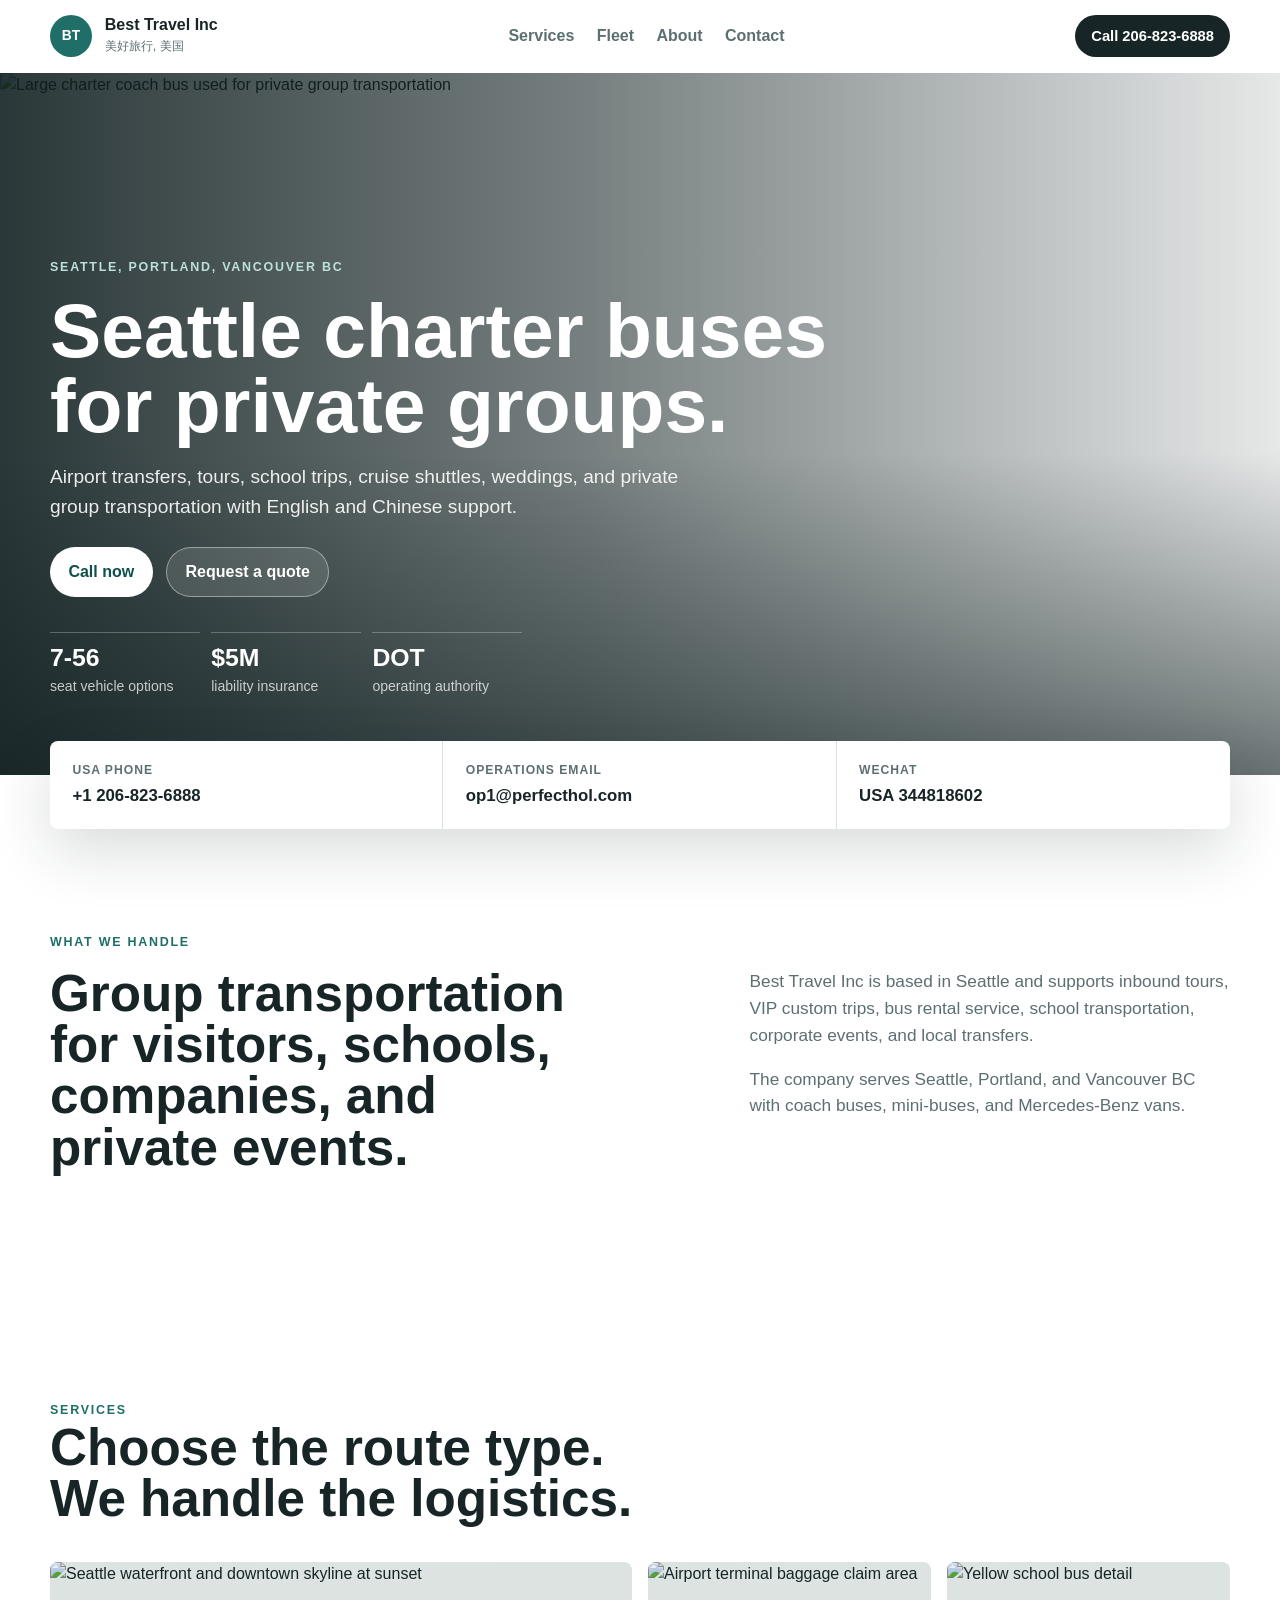
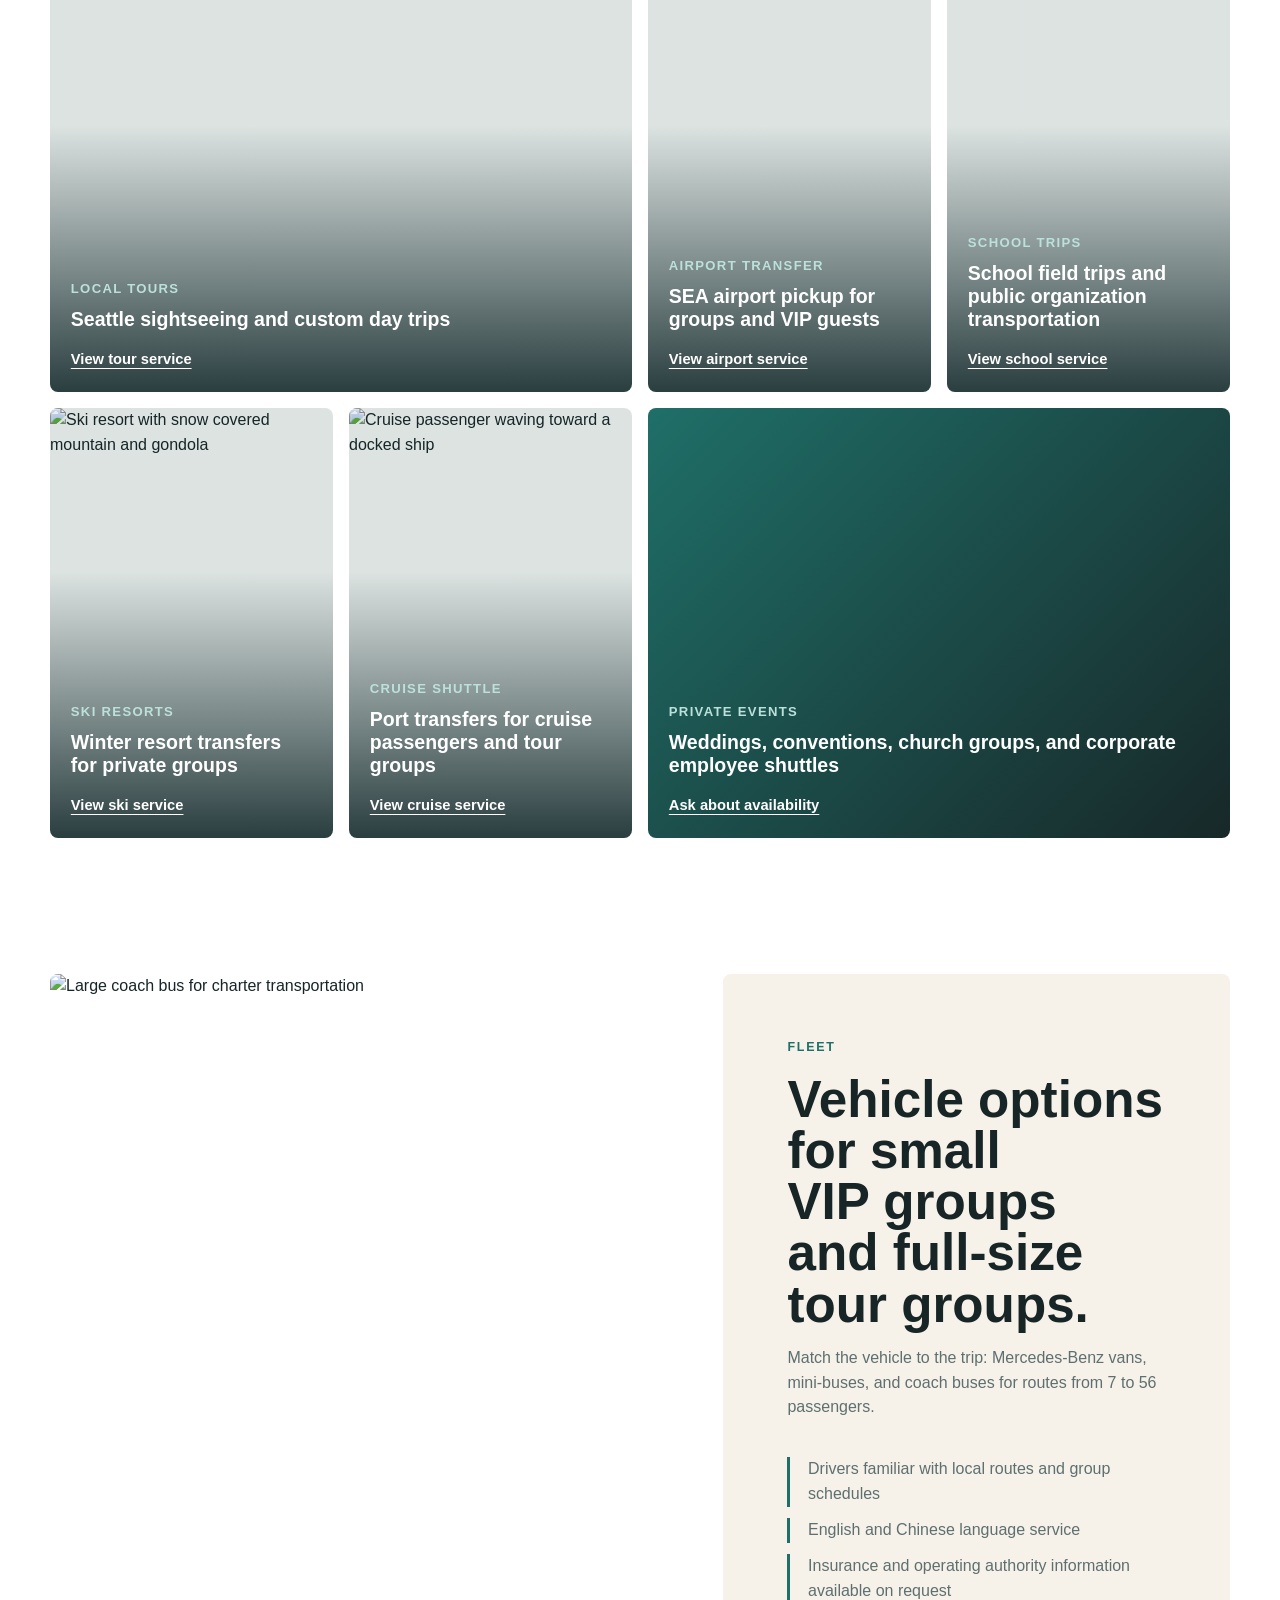
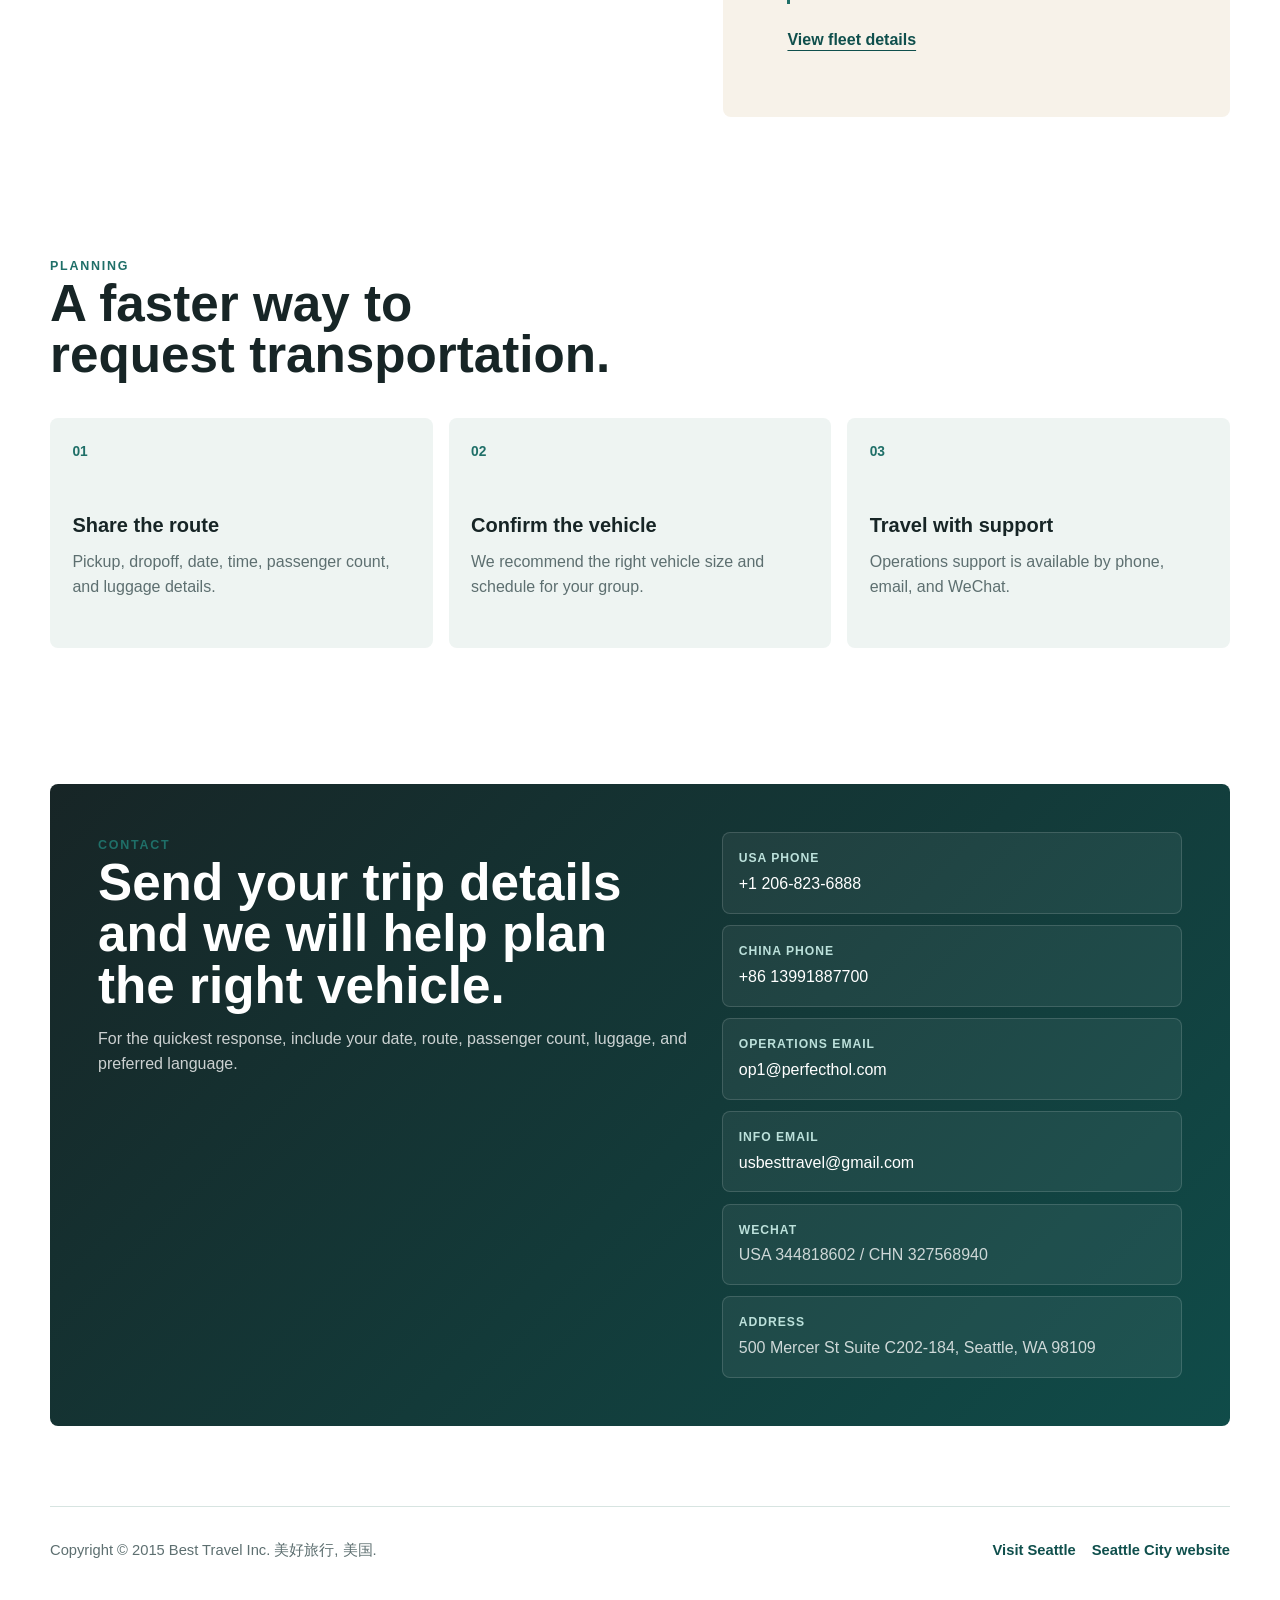
==== index.html @ 11a6df61 "Initial Perfecthol landing page redesign" ====
<!doctype html>
<html lang="en">
  <head>
    <meta charset="utf-8">
    <meta name="viewport" content="width=device-width, initial-scale=1">
    <title>Seattle charter bus and private group transportation | Best Travel Inc</title>
    <meta name="description" content="Best Travel Inc provides charter bus, airport transfer, school trip, cruise shuttle, ski resort, wedding, and bilingual group transportation service in Seattle.">
    <meta property="og:title" content="Best Travel Inc | Seattle charter bus service">
    <meta property="og:description" content="Private group transportation in Seattle with bilingual service, insured vehicles, and 7-56 seat fleet options.">
    <meta property="og:image" content="http://www.perfecthol.com/images/index/6.jpg">
    <link rel="stylesheet" href="styles.css">
  </head>
  <body>
    <a class="skip-link" href="#main">Skip to content</a>

    <header class="site-header" aria-label="Site header">
      <nav class="nav-shell" aria-label="Main navigation">
        <a class="brand" href="#top" aria-label="Best Travel Inc home">
          <span class="brand-mark">BT</span>
          <span>
            <strong>Best Travel Inc</strong>
            <small>美好旅行, 美国</small>
          </span>
        </a>

        <button class="menu-toggle" type="button" aria-expanded="false" aria-controls="site-menu">
          <span></span>
          <span></span>
          <span></span>
          <span class="sr-only">Menu</span>
        </button>

        <div class="nav-links" id="site-menu">
          <a href="#services">Services</a>
          <a href="#fleet">Fleet</a>
          <a href="#trust">About</a>
          <a href="#contact">Contact</a>
        </div>

        <a class="nav-cta" href="tel:+12068236888">Call 206-823-6888</a>
      </nav>
    </header>

    <main id="main">
      <section class="hero" id="top" aria-labelledby="hero-title">
        <picture>
          <source media="(max-width: 720px)" srcset="http://www.perfecthol.com/images/index/6.jpg">
          <img src="http://www.perfecthol.com/images/index/6.jpg" alt="Large charter coach bus used for private group transportation">
        </picture>
        <div class="hero-overlay"></div>
        <div class="hero-content">
          <p class="service-area">Seattle, Portland, Vancouver BC</p>
          <h1 id="hero-title">Seattle charter buses for private groups.</h1>
          <p class="hero-copy">Airport transfers, tours, school trips, cruise shuttles, weddings, and private group transportation with English and Chinese support.</p>
          <div class="hero-actions" aria-label="Primary actions">
            <a class="button primary" href="tel:+12068236888">Call now</a>
            <a class="button secondary" href="#contact">Request a quote</a>
          </div>
          <dl class="hero-proof" aria-label="Business highlights">
            <div>
              <dt>7-56</dt>
              <dd>seat vehicle options</dd>
            </div>
            <div>
              <dt>$5M</dt>
              <dd>liability insurance</dd>
            </div>
            <div>
              <dt>DOT</dt>
              <dd>operating authority</dd>
            </div>
          </dl>
        </div>
      </section>

      <section class="quick-contact" aria-label="Quick contact">
        <a href="tel:+12068236888">
          <span>USA phone</span>
          <strong>+1 206-823-6888</strong>
        </a>
        <a href="mailto:op1@perfecthol.com">
          <span>Operations email</span>
          <strong>op1@perfecthol.com</strong>
        </a>
        <a href="#contact">
          <span>WeChat</span>
          <strong>USA 344818602</strong>
        </a>
      </section>

      <section class="section intro" id="trust" aria-labelledby="intro-title">
        <div class="section-kicker">What we handle</div>
        <div class="intro-grid">
          <div>
            <h2 id="intro-title">Group transportation for visitors, schools, companies, and private events.</h2>
          </div>
          <div class="intro-copy">
            <p>Best Travel Inc is based in Seattle and supports inbound tours, VIP custom trips, bus rental service, school transportation, corporate events, and local transfers.</p>
            <p>The company serves Seattle, Portland, and Vancouver BC with coach buses, mini-buses, and Mercedes-Benz vans.</p>
          </div>
        </div>
      </section>

      <section class="section services" id="services" aria-labelledby="services-title">
        <div class="section-heading">
          <span class="section-kicker">Services</span>
          <h2 id="services-title">Choose the route type. We handle the logistics.</h2>
        </div>

        <div class="service-grid">
          <article class="service-card service-card-wide">
            <img src="http://www.perfecthol.com/images/imgs1.jpg" alt="Seattle waterfront and downtown skyline at sunset">
            <div>
              <p>Local tours</p>
              <h3>Seattle sightseeing and custom day trips</h3>
              <a href="http://www.perfecthol.com/enlocal.html">View tour service</a>
            </div>
          </article>

          <article class="service-card">
            <img src="http://www.perfecthol.com/images/imgs2.jpg" alt="Airport terminal baggage claim area">
            <div>
              <p>Airport transfer</p>
              <h3>SEA airport pickup for groups and VIP guests</h3>
              <a href="http://www.perfecthol.com/enairport.html">View airport service</a>
            </div>
          </article>

          <article class="service-card">
            <img src="http://www.perfecthol.com/images/imgs3.jpg" alt="Yellow school bus detail">
            <div>
              <p>School trips</p>
              <h3>School field trips and public organization transportation</h3>
              <a href="http://www.perfecthol.com/enschool.html">View school service</a>
            </div>
          </article>

          <article class="service-card">
            <img src="http://www.perfecthol.com/images/imgs4.jpg" alt="Ski resort with snow covered mountain and gondola">
            <div>
              <p>Ski resorts</p>
              <h3>Winter resort transfers for private groups</h3>
              <a href="http://www.perfecthol.com/enski.html">View ski service</a>
            </div>
          </article>

          <article class="service-card">
            <img src="http://www.perfecthol.com/images/imgs5.jpg" alt="Cruise passenger waving toward a docked ship">
            <div>
              <p>Cruise shuttle</p>
              <h3>Port transfers for cruise passengers and tour groups</h3>
              <a href="http://www.perfecthol.com/encruise.html">View cruise service</a>
            </div>
          </article>

          <article class="service-card service-card-muted">
            <div>
              <p>Private events</p>
              <h3>Weddings, conventions, church groups, and corporate employee shuttles</h3>
              <a href="#contact">Ask about availability</a>
            </div>
          </article>
        </div>
      </section>

      <section class="section fleet-band" id="fleet" aria-labelledby="fleet-title">
        <div class="fleet-media">
          <img src="http://www.perfecthol.com/images/index/6.jpg" alt="Large coach bus for charter transportation">
        </div>
        <div class="fleet-copy">
          <span class="section-kicker">Fleet</span>
          <h2 id="fleet-title">Vehicle options for small VIP groups and full-size tour groups.</h2>
          <p>Match the vehicle to the trip: Mercedes-Benz vans, mini-buses, and coach buses for routes from 7 to 56 passengers.</p>
          <ul class="feature-list">
            <li>Drivers familiar with local routes and group schedules</li>
            <li>English and Chinese language service</li>
            <li>Insurance and operating authority information available on request</li>
          </ul>
          <a class="text-link" href="http://www.perfecthol.com/encar.html">View fleet details</a>
        </div>
      </section>

      <section class="section planning" aria-labelledby="planning-title">
        <div class="section-heading compact">
          <span class="section-kicker">Planning</span>
          <h2 id="planning-title">A faster way to request transportation.</h2>
        </div>

        <ol class="steps">
          <li>
            <strong>Share the route</strong>
            <span>Pickup, dropoff, date, time, passenger count, and luggage details.</span>
          </li>
          <li>
            <strong>Confirm the vehicle</strong>
            <span>We recommend the right vehicle size and schedule for your group.</span>
          </li>
          <li>
            <strong>Travel with support</strong>
            <span>Operations support is available by phone, email, and WeChat.</span>
          </li>
        </ol>
      </section>

      <section class="section contact-section" id="contact" aria-labelledby="contact-title">
        <div class="contact-panel">
          <div>
            <span class="section-kicker">Contact</span>
            <h2 id="contact-title">Send your trip details and we will help plan the right vehicle.</h2>
            <p>For the quickest response, include your date, route, passenger count, luggage, and preferred language.</p>
          </div>

          <address class="contact-list">
            <a href="tel:+12068236888"><span>USA phone</span>+1 206-823-6888</a>
            <a href="tel:+8613991887700"><span>China phone</span>+86 13991887700</a>
            <a href="mailto:op1@perfecthol.com"><span>Operations email</span>op1@perfecthol.com</a>
            <a href="mailto:usbesttravel@gmail.com"><span>Info email</span>usbesttravel@gmail.com</a>
            <p><span>WeChat</span>USA 344818602 / CHN 327568940</p>
            <p><span>Address</span>500 Mercer St Suite C202-184, Seattle, WA 98109</p>
          </address>
        </div>
      </section>
    </main>

    <footer class="site-footer">
      <p>Copyright © 2015 Best Travel Inc. 美好旅行, 美国.</p>
      <div>
        <a href="https://www.visitseattle.org/">Visit Seattle</a>
        <a href="https://www.seattle.gov/visiting-seattle">Seattle City website</a>
      </div>
    </footer>

    <script>
      const toggle = document.querySelector(".menu-toggle");
      const menu = document.querySelector("#site-menu");
      toggle?.addEventListener("click", () => {
        const expanded = toggle.getAttribute("aria-expanded") === "true";
        toggle.setAttribute("aria-expanded", String(!expanded));
        menu?.classList.toggle("is-open", !expanded);
      });
    </script>
  </body>
</html>
---- styles.css ----
:root {
  --ink: #172526;
  --muted: #5d6f70;
  --soft: #eef4f2;
  --surface: #ffffff;
  --line: #d7e4e1;
  --accent: #1f6f68;
  --accent-strong: #0f4f4c;
  --sand: #f7f2e9;
  --shadow: 0 22px 60px rgb(23 37 38 / 0.16);
  --radius: 8px;
  color-scheme: light;
}

* {
  box-sizing: border-box;
}

html {
  scroll-behavior: smooth;
}

body {
  margin: 0;
  background: var(--surface);
  color: var(--ink);
  font-family: Avenir Next, Avenir, Segoe UI, PingFang SC, Microsoft YaHei, Helvetica, Arial, sans-serif;
  font-size: 16px;
  line-height: 1.55;
  letter-spacing: 0;
}

img {
  display: block;
  max-width: 100%;
}

a {
  color: inherit;
  text-decoration: none;
}

a:focus-visible,
button:focus-visible {
  outline: 3px solid rgb(31 111 104 / 0.35);
  outline-offset: 4px;
}

.skip-link {
  position: fixed;
  left: 1rem;
  top: 1rem;
  z-index: 20;
  transform: translateY(-160%);
  background: var(--ink);
  color: white;
  padding: 0.7rem 0.9rem;
  border-radius: var(--radius);
}

.skip-link:focus {
  transform: translateY(0);
}

.sr-only {
  position: absolute;
  width: 1px;
  height: 1px;
  overflow: hidden;
  clip: rect(0, 0, 0, 0);
}

.site-header {
  position: sticky;
  top: 0;
  z-index: 10;
  border-bottom: 1px solid rgb(255 255 255 / 0.18);
  background: rgb(255 255 255 / 0.88);
  backdrop-filter: blur(18px);
}

.nav-shell {
  width: min(1180px, calc(100% - 32px));
  min-height: 72px;
  margin: 0 auto;
  display: grid;
  grid-template-columns: auto 1fr auto;
  align-items: center;
  gap: 1.5rem;
}

.brand {
  display: inline-flex;
  align-items: center;
  gap: 0.8rem;
}

.brand-mark {
  display: grid;
  place-items: center;
  width: 42px;
  height: 42px;
  border-radius: 50%;
  background: var(--accent);
  color: white;
  font-size: 0.86rem;
  font-weight: 800;
}

.brand strong,
.brand small {
  display: block;
}

.brand strong {
  font-size: 1rem;
  line-height: 1.1;
}

.brand small {
  margin-top: 0.2rem;
  color: var(--muted);
  font-size: 0.78rem;
}

.nav-links {
  display: flex;
  justify-content: center;
  align-items: center;
  gap: 1.4rem;
  color: var(--muted);
  font-weight: 650;
}

.nav-links a,
.nav-cta,
.button,
.text-link,
.service-card a,
.quick-contact a {
  transition: transform 220ms ease, color 220ms ease, background 220ms ease, border-color 220ms ease;
}

.nav-links a:hover,
.text-link:hover,
.service-card a:hover {
  color: var(--accent);
}

.nav-cta {
  display: inline-flex;
  align-items: center;
  justify-content: center;
  min-height: 42px;
  padding: 0 1rem;
  border-radius: 999px;
  background: var(--ink);
  color: white;
  font-size: 0.92rem;
  font-weight: 750;
}

.nav-cta:hover,
.button:hover {
  transform: translateY(-1px);
}

.nav-cta:active,
.button:active,
.quick-contact a:active {
  transform: translateY(1px);
}

.menu-toggle {
  display: none;
  width: 44px;
  height: 44px;
  border: 1px solid var(--line);
  border-radius: 999px;
  background: white;
}

.menu-toggle span:not(.sr-only) {
  display: block;
  width: 18px;
  height: 2px;
  margin: 4px auto;
  background: var(--ink);
}

.hero {
  position: relative;
  min-height: 78dvh;
  isolation: isolate;
  overflow: hidden;
  display: grid;
  align-items: end;
}

.hero picture,
.hero img,
.hero-overlay {
  position: absolute;
  inset: 0;
  width: 100%;
  height: 100%;
}

.hero img {
  object-fit: cover;
  object-position: center 48%;
}

.hero-overlay {
  z-index: 1;
  background:
    linear-gradient(90deg, rgb(13 28 29 / 0.88), rgb(13 28 29 / 0.56) 46%, rgb(13 28 29 / 0.1)),
    linear-gradient(0deg, rgb(13 28 29 / 0.58), transparent 46%);
}

.hero-content {
  position: relative;
  z-index: 2;
  width: min(1180px, calc(100% - 32px));
  margin: 0 auto;
  padding: 6.25rem 0 4.8rem;
  color: white;
}

.service-area,
.section-kicker {
  margin: 0 0 1rem;
  color: var(--accent);
  font-size: 0.78rem;
  font-weight: 850;
  letter-spacing: 0.14em;
  text-transform: uppercase;
}

.hero .service-area {
  color: #bce1db;
}

h1,
h2,
h3,
p {
  margin-top: 0;
}

h1 {
  max-width: 930px;
  margin-bottom: 1.15rem;
  font-size: clamp(3rem, 6vw, 5.9rem);
  line-height: 0.98;
  font-weight: 850;
  text-wrap: balance;
}

h2 {
  margin-bottom: 1rem;
  font-size: clamp(2.15rem, 4vw, 4.4rem);
  line-height: 1;
  font-weight: 830;
  text-wrap: balance;
}

h3 {
  font-size: 1.22rem;
  line-height: 1.18;
  font-weight: 780;
}

.hero-copy {
  max-width: 650px;
  margin-bottom: 1.6rem;
  color: rgb(255 255 255 / 0.9);
  font-size: clamp(1.05rem, 1.5vw, 1.24rem);
}

.hero-actions {
  display: flex;
  flex-wrap: wrap;
  gap: 0.85rem;
  margin-bottom: 2.2rem;
}

.button {
  display: inline-flex;
  align-items: center;
  justify-content: center;
  min-height: 50px;
  padding: 0 1.15rem;
  border-radius: 999px;
  font-weight: 800;
}

.button.primary {
  background: white;
  color: var(--accent-strong);
}

.button.secondary {
  border: 1px solid rgb(255 255 255 / 0.42);
  background: rgb(255 255 255 / 0.12);
  color: white;
}

.hero-proof {
  display: grid;
  grid-template-columns: repeat(3, minmax(0, 150px));
  gap: 0.7rem;
  max-width: 560px;
  margin: 0;
}

.hero-proof div {
  padding-top: 0.8rem;
  border-top: 1px solid rgb(255 255 255 / 0.26);
}

.hero-proof dt {
  font-size: 1.55rem;
  font-weight: 850;
  line-height: 1;
}

.hero-proof dd {
  margin: 0.35rem 0 0;
  color: rgb(255 255 255 / 0.74);
  font-size: 0.88rem;
}

.quick-contact {
  width: min(1180px, calc(100% - 32px));
  margin: -2.1rem auto 0;
  position: relative;
  z-index: 3;
  display: grid;
  grid-template-columns: repeat(3, 1fr);
  overflow: hidden;
  border-radius: var(--radius);
  background: var(--surface);
  box-shadow: var(--shadow);
}

.quick-contact a {
  padding: 1.2rem 1.4rem;
  border-right: 1px solid var(--line);
}

.quick-contact a:last-child {
  border-right: 0;
}

.quick-contact a:hover {
  background: var(--soft);
}

.quick-contact span,
.contact-list span {
  display: block;
  color: var(--muted);
  font-size: 0.76rem;
  font-weight: 800;
  letter-spacing: 0.08em;
  text-transform: uppercase;
}

.quick-contact strong {
  display: block;
  margin-top: 0.25rem;
  font-size: 1.05rem;
}

.section {
  width: min(1180px, calc(100% - 32px));
  margin: 0 auto;
  padding: 6.5rem 0;
}

.intro-grid {
  display: grid;
  grid-template-columns: minmax(0, 1.12fr) minmax(280px, 0.88fr);
  gap: clamp(2rem, 7vw, 5.5rem);
  align-items: start;
}

.intro-copy {
  color: var(--muted);
  font-size: 1.08rem;
}

.intro-copy p {
  max-width: 60ch;
}

.section-heading {
  max-width: 780px;
  margin-bottom: 2.4rem;
}

.section-heading.compact {
  max-width: 650px;
}

.service-grid {
  display: grid;
  grid-template-columns: repeat(4, 1fr);
  gap: 1rem;
}

.service-card {
  min-height: 430px;
  display: grid;
  align-content: end;
  overflow: hidden;
  border-radius: var(--radius);
  background: var(--soft);
  position: relative;
  isolation: isolate;
}

.service-card img {
  position: absolute;
  inset: 0;
  z-index: -2;
  width: 100%;
  height: 100%;
  object-fit: cover;
  transition: transform 500ms ease;
}

.service-card::after {
  content: "";
  position: absolute;
  inset: 0;
  z-index: -1;
  background: linear-gradient(0deg, rgb(10 32 34 / 0.86), rgb(10 32 34 / 0.08) 62%);
}

.service-card:hover img {
  transform: scale(1.04);
}

.service-card > div {
  padding: 1.3rem;
  color: white;
}

.service-card p {
  margin-bottom: 0.55rem;
  color: #bce1db;
  font-size: 0.82rem;
  font-weight: 850;
  letter-spacing: 0.1em;
  text-transform: uppercase;
}

.service-card h3 {
  margin-bottom: 1rem;
}

.service-card a {
  color: white;
  font-size: 0.92rem;
  font-weight: 800;
  text-decoration: underline;
  text-underline-offset: 0.28em;
}

.service-card-wide {
  grid-column: span 2;
}

.service-card-muted {
  grid-column: span 2;
  background:
    linear-gradient(135deg, rgb(31 111 104 / 0.95), rgb(23 37 38 / 0.96)),
    var(--accent);
}

.service-card-muted::after {
  display: none;
}

.fleet-band {
  display: grid;
  grid-template-columns: minmax(0, 1fr) minmax(320px, 0.78fr);
  gap: 1.5rem;
  align-items: stretch;
  padding-top: 2rem;
}

.fleet-media {
  min-height: 520px;
  border-radius: var(--radius);
  overflow: hidden;
}

.fleet-media img {
  width: 100%;
  height: 100%;
  object-fit: cover;
}

.fleet-copy {
  display: flex;
  flex-direction: column;
  justify-content: center;
  padding: clamp(2rem, 5vw, 4rem);
  border-radius: var(--radius);
  background: var(--sand);
}

.fleet-copy p,
.feature-list {
  color: var(--muted);
}

.feature-list {
  display: grid;
  gap: 0.72rem;
  margin: 1.3rem 0 1.5rem;
  padding: 0;
  list-style: none;
}

.feature-list li {
  padding-left: 1.1rem;
  border-left: 3px solid var(--accent);
}

.text-link {
  width: max-content;
  color: var(--accent-strong);
  font-weight: 850;
  text-decoration: underline;
  text-underline-offset: 0.3em;
}

.planning {
  padding-top: 2rem;
}

.steps {
  display: grid;
  grid-template-columns: repeat(3, 1fr);
  gap: 1rem;
  margin: 0;
  padding: 0;
  list-style: none;
  counter-reset: step;
}

.steps li {
  min-height: 230px;
  padding: 1.4rem;
  border-radius: var(--radius);
  background: var(--soft);
  counter-increment: step;
}

.steps li::before {
  content: counter(step, decimal-leading-zero);
  display: block;
  margin-bottom: 3rem;
  color: var(--accent);
  font-size: 0.86rem;
  font-weight: 850;
}

.steps strong {
  display: block;
  margin-bottom: 0.55rem;
  font-size: 1.25rem;
}

.steps span {
  color: var(--muted);
}

.contact-section {
  padding-top: 2rem;
  padding-bottom: 5rem;
}

.contact-panel {
  display: grid;
  grid-template-columns: minmax(0, 0.9fr) minmax(320px, 0.7fr);
  gap: 2rem;
  padding: clamp(1.4rem, 4vw, 3rem);
  border-radius: var(--radius);
  background:
    linear-gradient(135deg, rgb(23 37 38 / 0.98), rgb(15 79 76 / 0.92)),
    var(--ink);
  color: white;
}

.contact-panel p {
  color: rgb(255 255 255 / 0.78);
}

.contact-list {
  display: grid;
  gap: 0.7rem;
  font-style: normal;
}

.contact-list a,
.contact-list p {
  margin: 0;
  padding: 1rem;
  border: 1px solid rgb(255 255 255 / 0.14);
  border-radius: var(--radius);
  background: rgb(255 255 255 / 0.06);
}

.contact-list a:hover {
  background: rgb(255 255 255 / 0.12);
}

.contact-list span {
  margin-bottom: 0.25rem;
  color: #bce1db;
}

.site-footer {
  display: flex;
  justify-content: space-between;
  gap: 1rem;
  width: min(1180px, calc(100% - 32px));
  margin: 0 auto;
  padding: 2rem 0 3rem;
  border-top: 1px solid var(--line);
  color: var(--muted);
  font-size: 0.92rem;
}

.site-footer p {
  margin: 0;
}

.site-footer div {
  display: flex;
  gap: 1rem;
}

.site-footer a {
  color: var(--accent-strong);
  font-weight: 750;
}

@media (max-width: 900px) {
  .nav-shell {
    grid-template-columns: auto auto;
    justify-content: space-between;
  }

  .menu-toggle {
    display: block;
  }

  .nav-links,
  .nav-cta {
    display: none;
  }

  .nav-links.is-open {
    grid-column: 1 / -1;
    display: grid;
    justify-content: stretch;
    gap: 0;
    padding: 0.5rem 0 1rem;
  }

  .nav-links.is-open a {
    padding: 0.85rem 0;
    border-top: 1px solid var(--line);
  }

  .hero {
    min-height: 760px;
  }

  .hero-overlay {
    background:
      linear-gradient(0deg, rgb(13 28 29 / 0.9), rgb(13 28 29 / 0.34) 56%, rgb(13 28 29 / 0.2)),
      linear-gradient(90deg, rgb(13 28 29 / 0.5), transparent);
  }

  .hero-content {
    padding-bottom: 3rem;
  }

  h1 {
    font-size: clamp(2.8rem, 13vw, 4.6rem);
  }

  .hero-proof,
  .quick-contact,
  .intro-grid,
  .fleet-band,
  .steps,
  .contact-panel {
    grid-template-columns: 1fr;
  }

  .quick-contact {
    margin-top: 0;
    border-radius: 0;
    width: 100%;
    box-shadow: none;
  }

  .quick-contact a {
    border-right: 0;
    border-bottom: 1px solid var(--line);
  }

  .section {
    padding: 4.25rem 0;
  }

  .service-grid {
    grid-template-columns: 1fr;
  }

  .service-card,
  .service-card-wide,
  .service-card-muted {
    min-height: 390px;
    grid-column: auto;
  }

  .fleet-media {
    min-height: 360px;
  }

  .site-footer {
    flex-direction: column;
  }
}

@media (max-width: 540px) {
  .nav-shell,
  .hero-content,
  .section,
  .site-footer {
    width: min(100% - 24px, 1180px);
  }

  .brand small {
    display: none;
  }

  .hero-actions {
    display: grid;
  }

  .button {
    width: 100%;
  }

  .hero-proof {
    gap: 1rem;
  }

  .contact-panel,
  .fleet-copy {
    padding: 1.35rem;
  }

  .site-footer div {
    flex-direction: column;
  }
}

@media (prefers-reduced-motion: reduce) {
  *,
  *::before,
  *::after {
    scroll-behavior: auto !important;
    transition-duration: 1ms !important;
    animation-duration: 1ms !important;
    animation-iteration-count: 1 !important;
  }
}
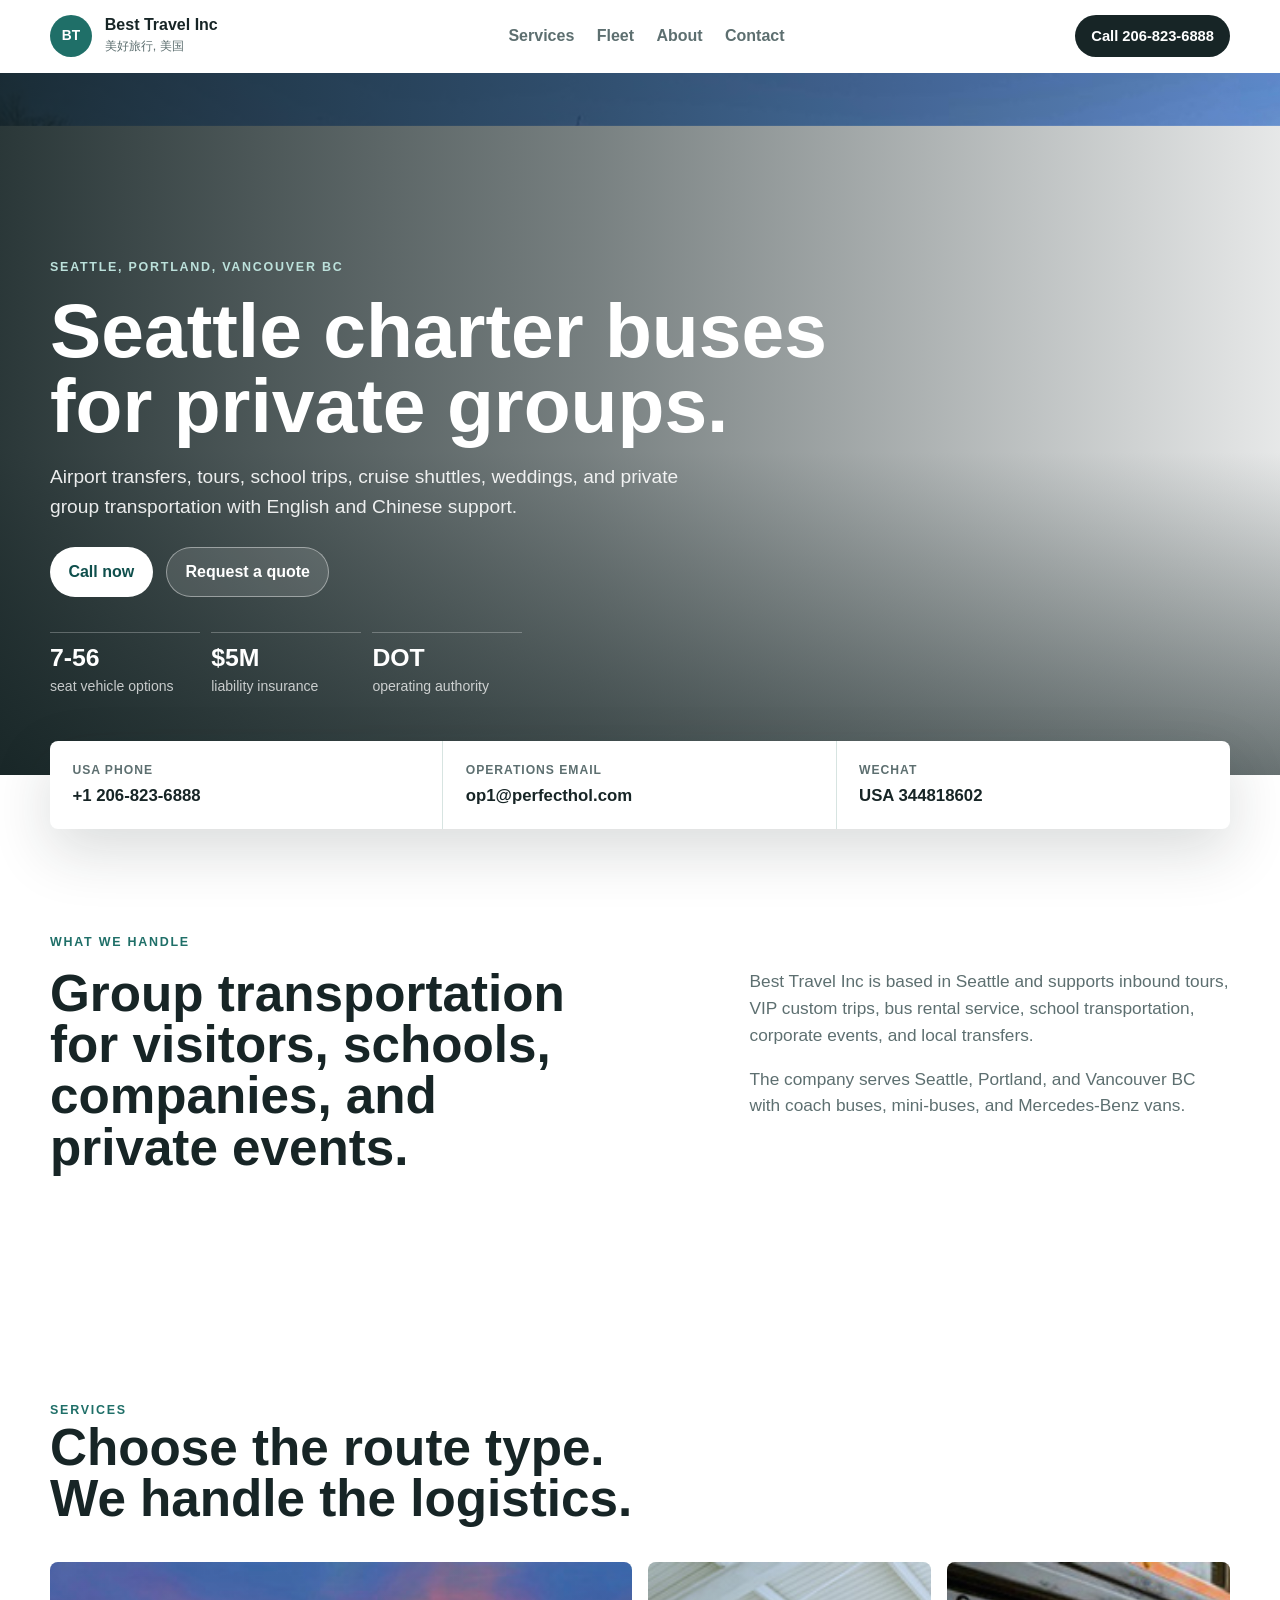
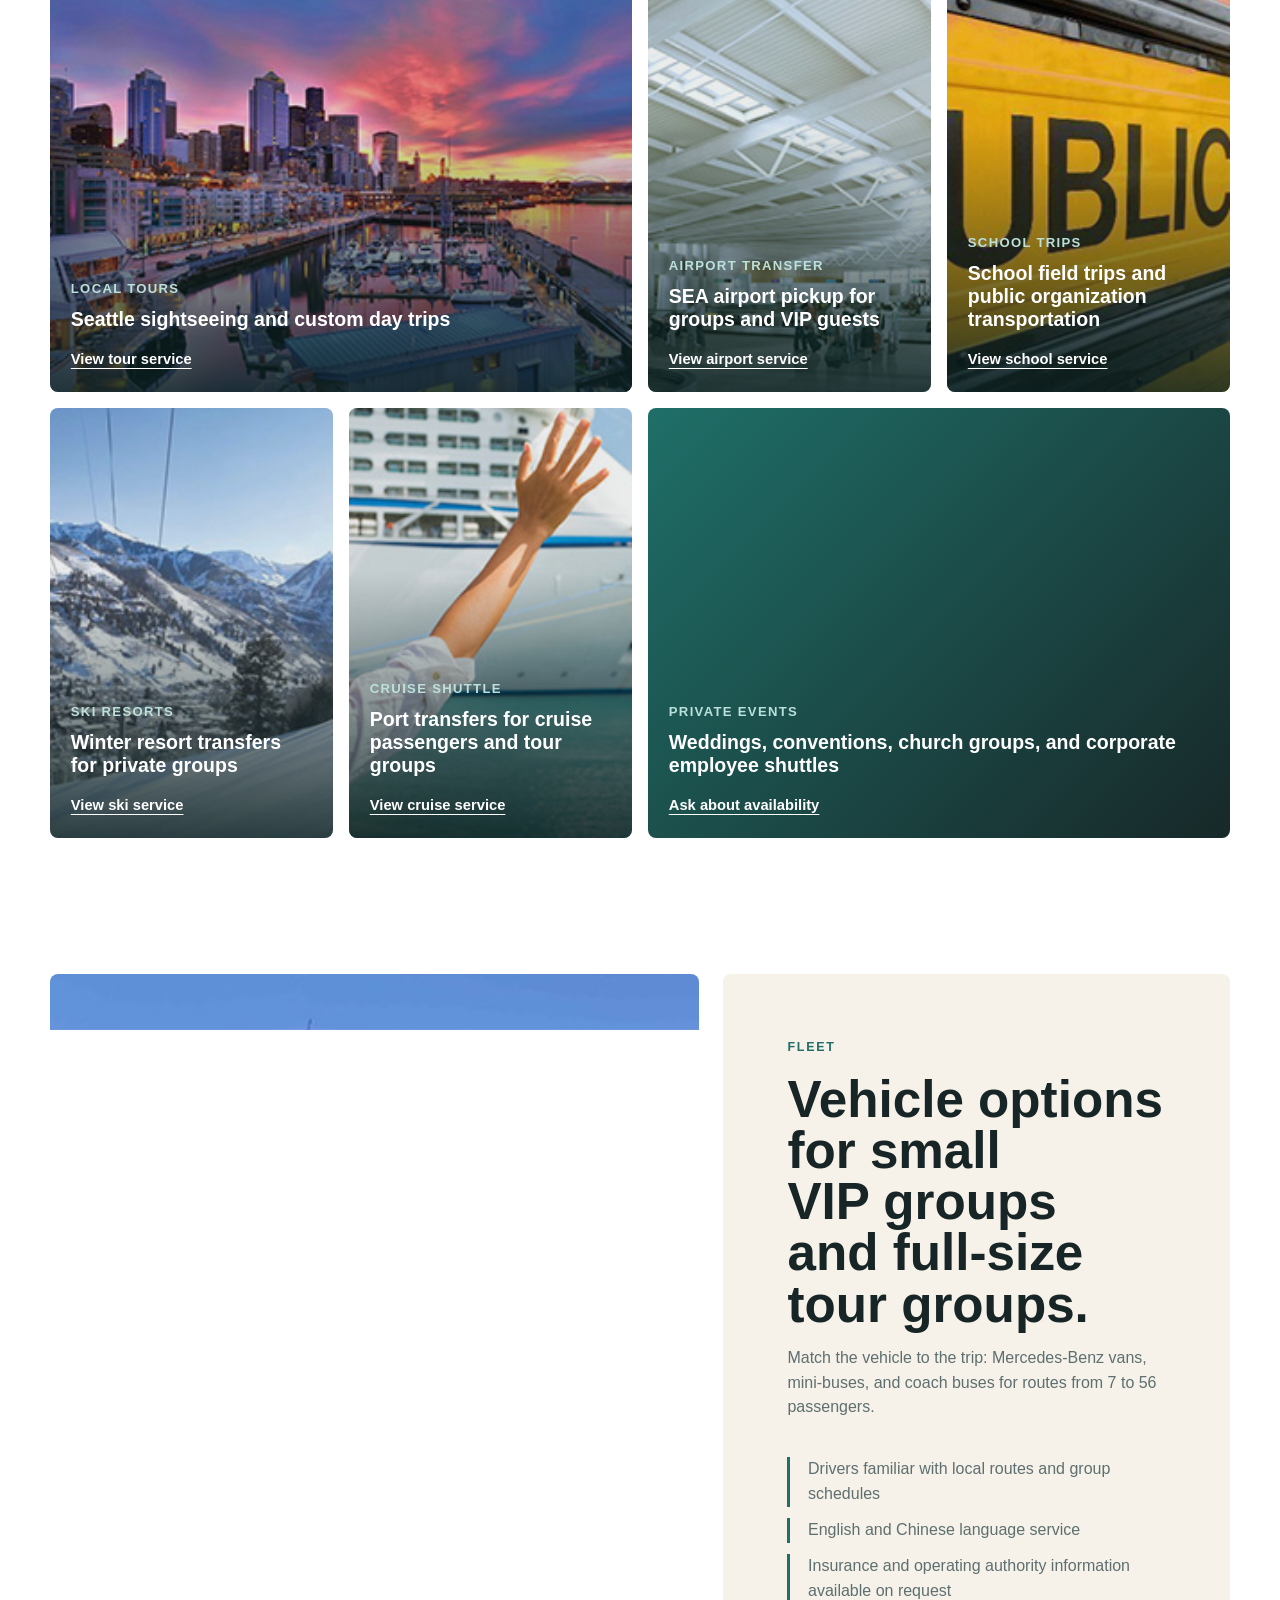
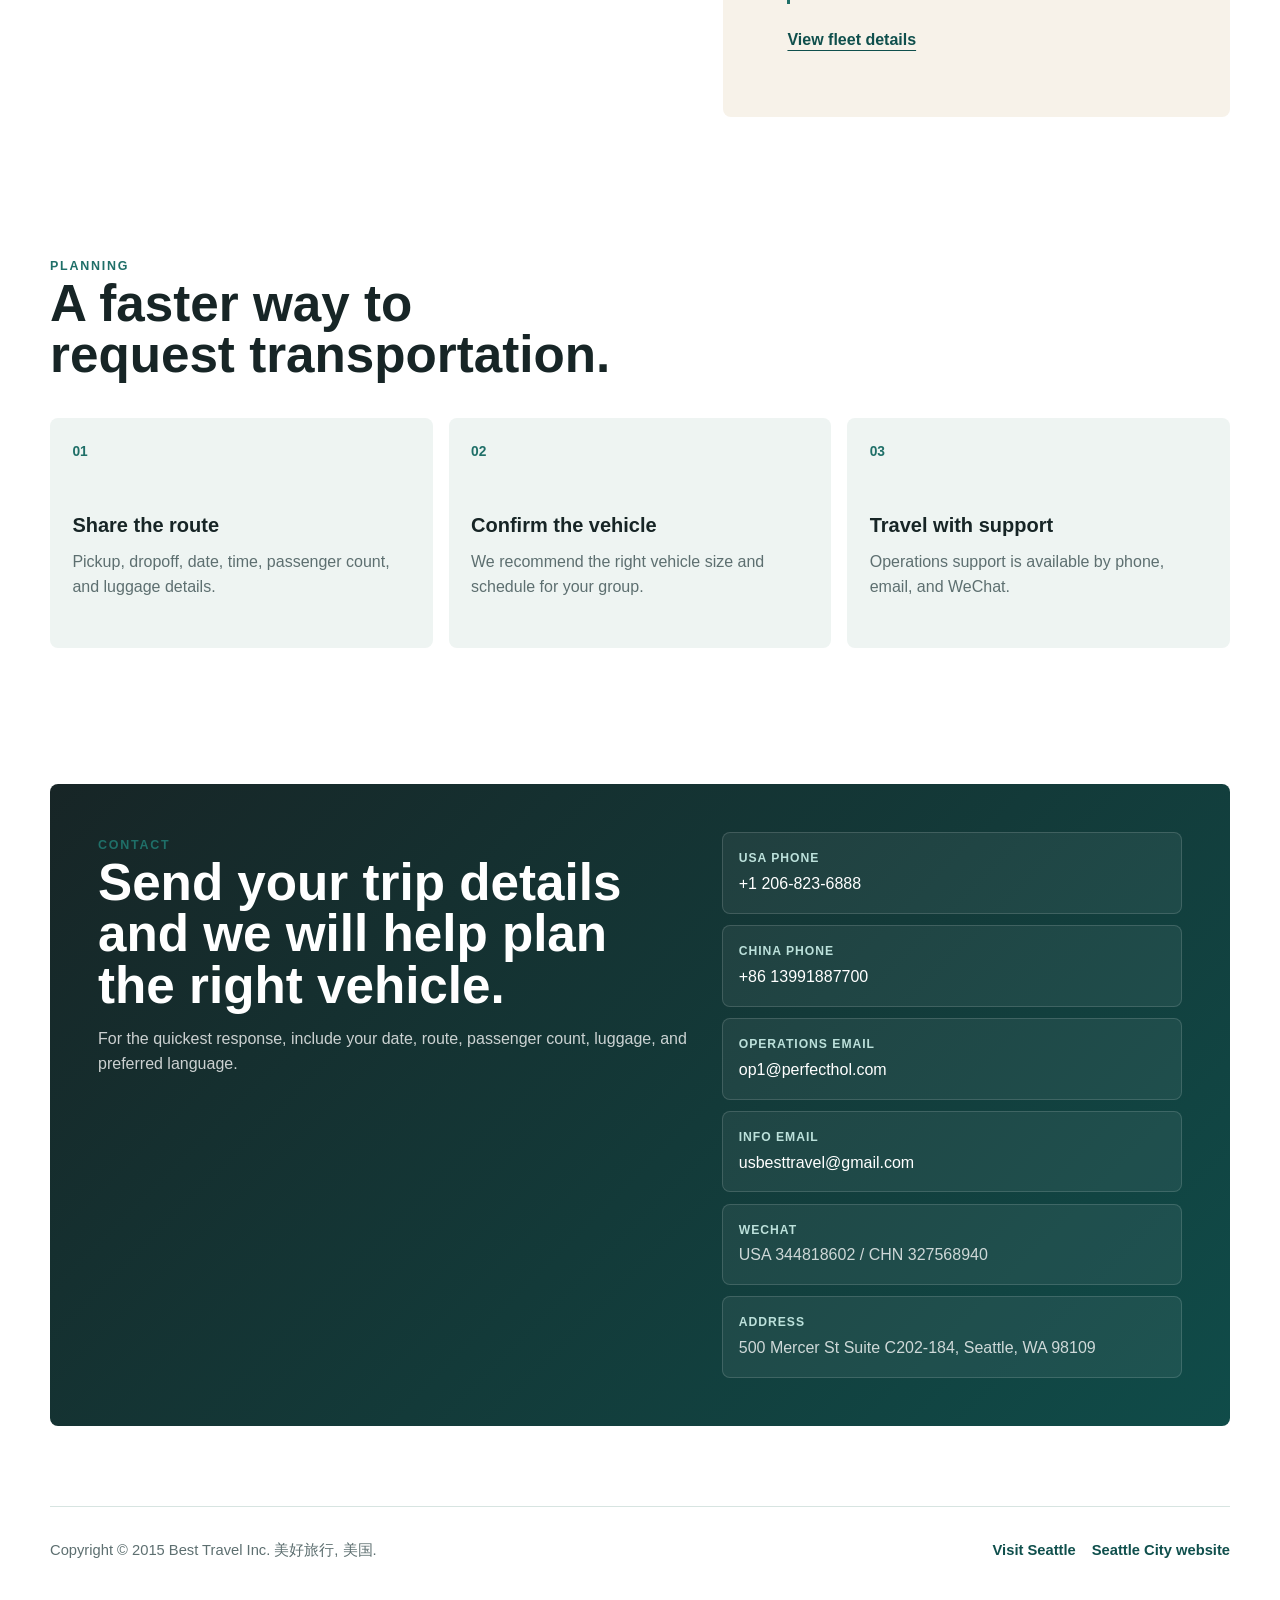
==== commit c8ef4bdc: "Localize site images for GitHub Pages" ====
--- a/index.html
+++ b/index.html
@@ -7,7 +7,7 @@
     <meta name="description" content="Best Travel Inc provides charter bus, airport transfer, school trip, cruise shuttle, ski resort, wedding, and bilingual group transportation service in Seattle.">
     <meta property="og:title" content="Best Travel Inc | Seattle charter bus service">
     <meta property="og:description" content="Private group transportation in Seattle with bilingual service, insured vehicles, and 7-56 seat fleet options.">
-    <meta property="og:image" content="http://www.perfecthol.com/images/index/6.jpg">
+    <meta property="og:image" content="assets/images/hero-coach-bus.jpg">
     <link rel="stylesheet" href="styles.css">
   </head>
   <body>
@@ -44,8 +44,8 @@
     <main id="main">
       <section class="hero" id="top" aria-labelledby="hero-title">
         <picture>
-          <source media="(max-width: 720px)" srcset="http://www.perfecthol.com/images/index/6.jpg">
-          <img src="http://www.perfecthol.com/images/index/6.jpg" alt="Large charter coach bus used for private group transportation">
+          <source media="(max-width: 720px)" srcset="assets/images/hero-coach-bus.jpg">
+          <img src="assets/images/hero-coach-bus.jpg" alt="Large charter coach bus used for private group transportation">
         </picture>
         <div class="hero-overlay"></div>
         <div class="hero-content">
@@ -109,7 +109,7 @@
 
         <div class="service-grid">
           <article class="service-card service-card-wide">
-            <img src="http://www.perfecthol.com/images/imgs1.jpg" alt="Seattle waterfront and downtown skyline at sunset">
+            <img src="assets/images/seattle-waterfront.jpg" alt="Seattle waterfront and downtown skyline at sunset">
             <div>
               <p>Local tours</p>
               <h3>Seattle sightseeing and custom day trips</h3>
@@ -118,7 +118,7 @@
           </article>
 
           <article class="service-card">
-            <img src="http://www.perfecthol.com/images/imgs2.jpg" alt="Airport terminal baggage claim area">
+            <img src="assets/images/airport-terminal.jpg" alt="Airport terminal baggage claim area">
             <div>
               <p>Airport transfer</p>
               <h3>SEA airport pickup for groups and VIP guests</h3>
@@ -127,7 +127,7 @@
           </article>
 
           <article class="service-card">
-            <img src="http://www.perfecthol.com/images/imgs3.jpg" alt="Yellow school bus detail">
+            <img src="assets/images/school-bus.jpg" alt="Yellow school bus detail">
             <div>
               <p>School trips</p>
               <h3>School field trips and public organization transportation</h3>
@@ -136,7 +136,7 @@
           </article>
 
           <article class="service-card">
-            <img src="http://www.perfecthol.com/images/imgs4.jpg" alt="Ski resort with snow covered mountain and gondola">
+            <img src="assets/images/ski-resort.jpg" alt="Ski resort with snow covered mountain and gondola">
             <div>
               <p>Ski resorts</p>
               <h3>Winter resort transfers for private groups</h3>
@@ -145,7 +145,7 @@
           </article>
 
           <article class="service-card">
-            <img src="http://www.perfecthol.com/images/imgs5.jpg" alt="Cruise passenger waving toward a docked ship">
+            <img src="assets/images/cruise-shuttle.jpg" alt="Cruise passenger waving toward a docked ship">
             <div>
               <p>Cruise shuttle</p>
               <h3>Port transfers for cruise passengers and tour groups</h3>
@@ -165,7 +165,7 @@
 
       <section class="section fleet-band" id="fleet" aria-labelledby="fleet-title">
         <div class="fleet-media">
-          <img src="http://www.perfecthol.com/images/index/6.jpg" alt="Large coach bus for charter transportation">
+          <img src="assets/images/hero-coach-bus.jpg" alt="Large coach bus for charter transportation">
         </div>
         <div class="fleet-copy">
           <span class="section-kicker">Fleet</span>
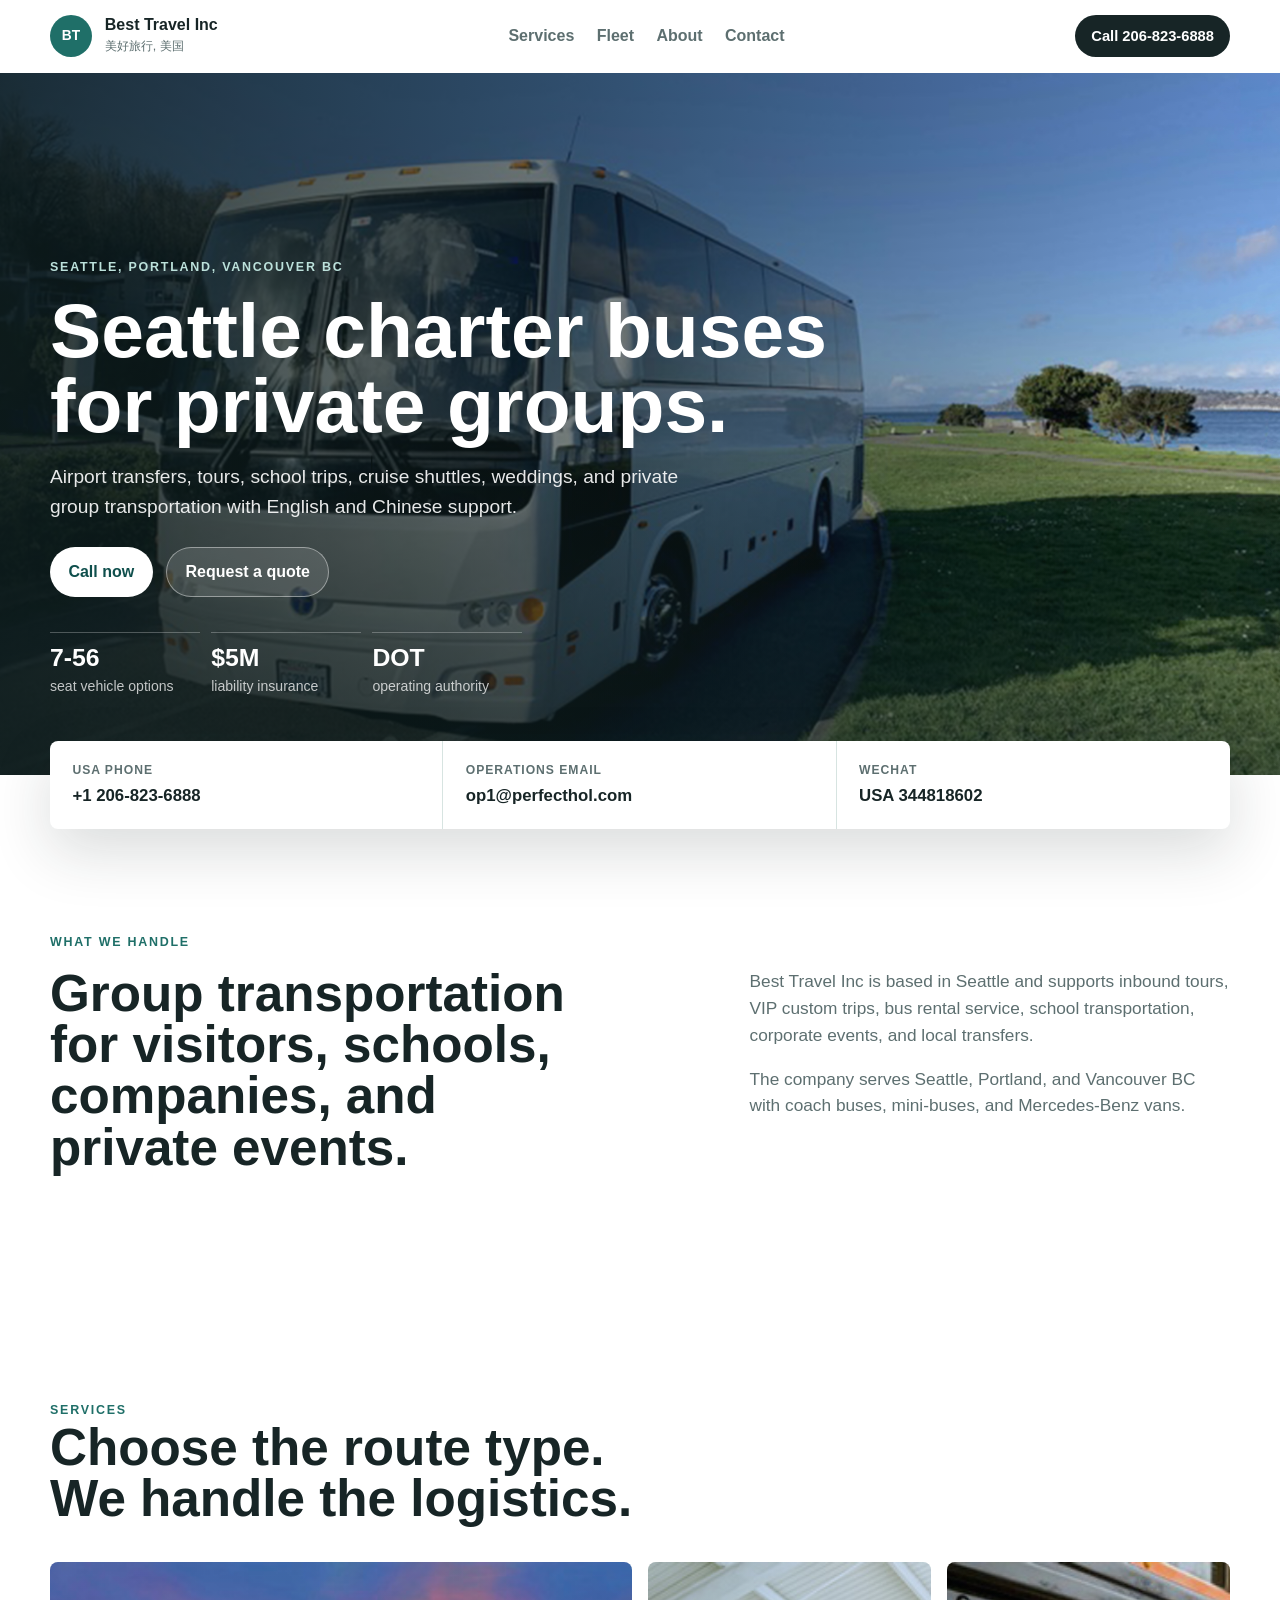
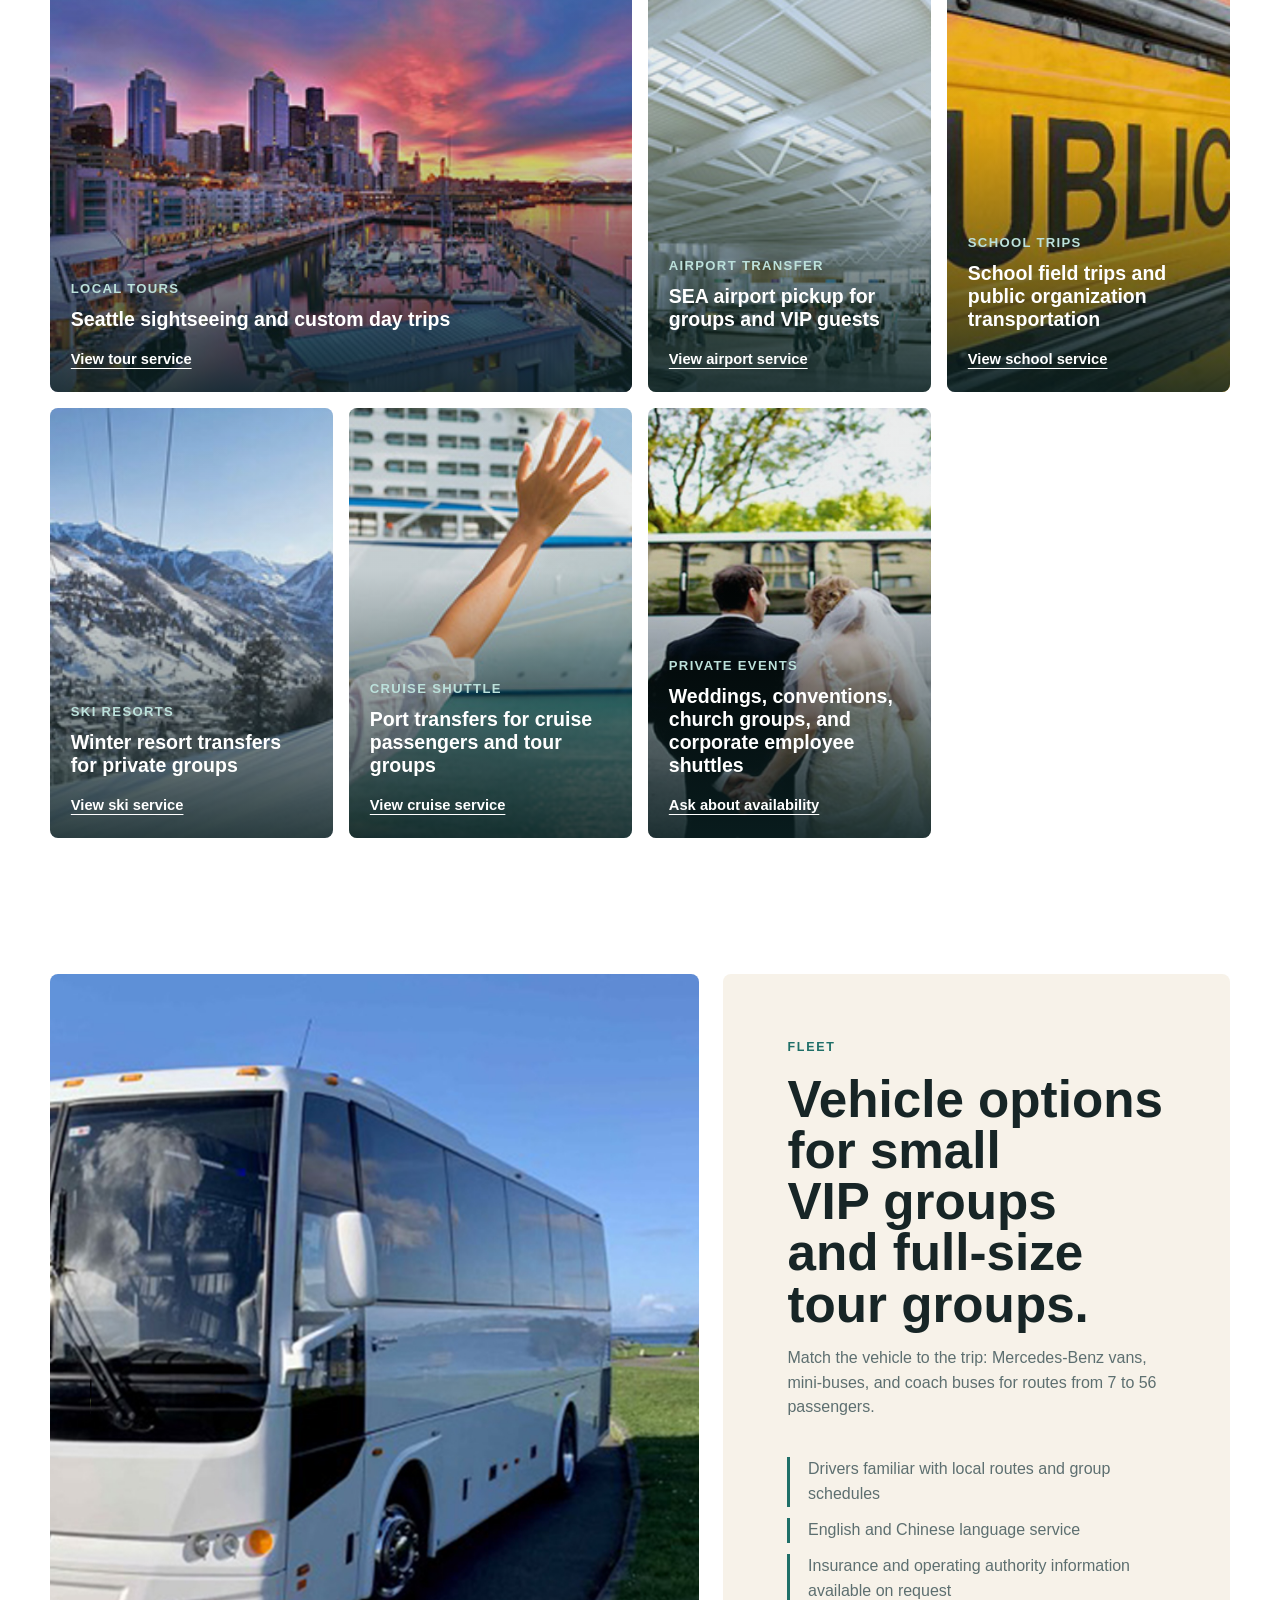
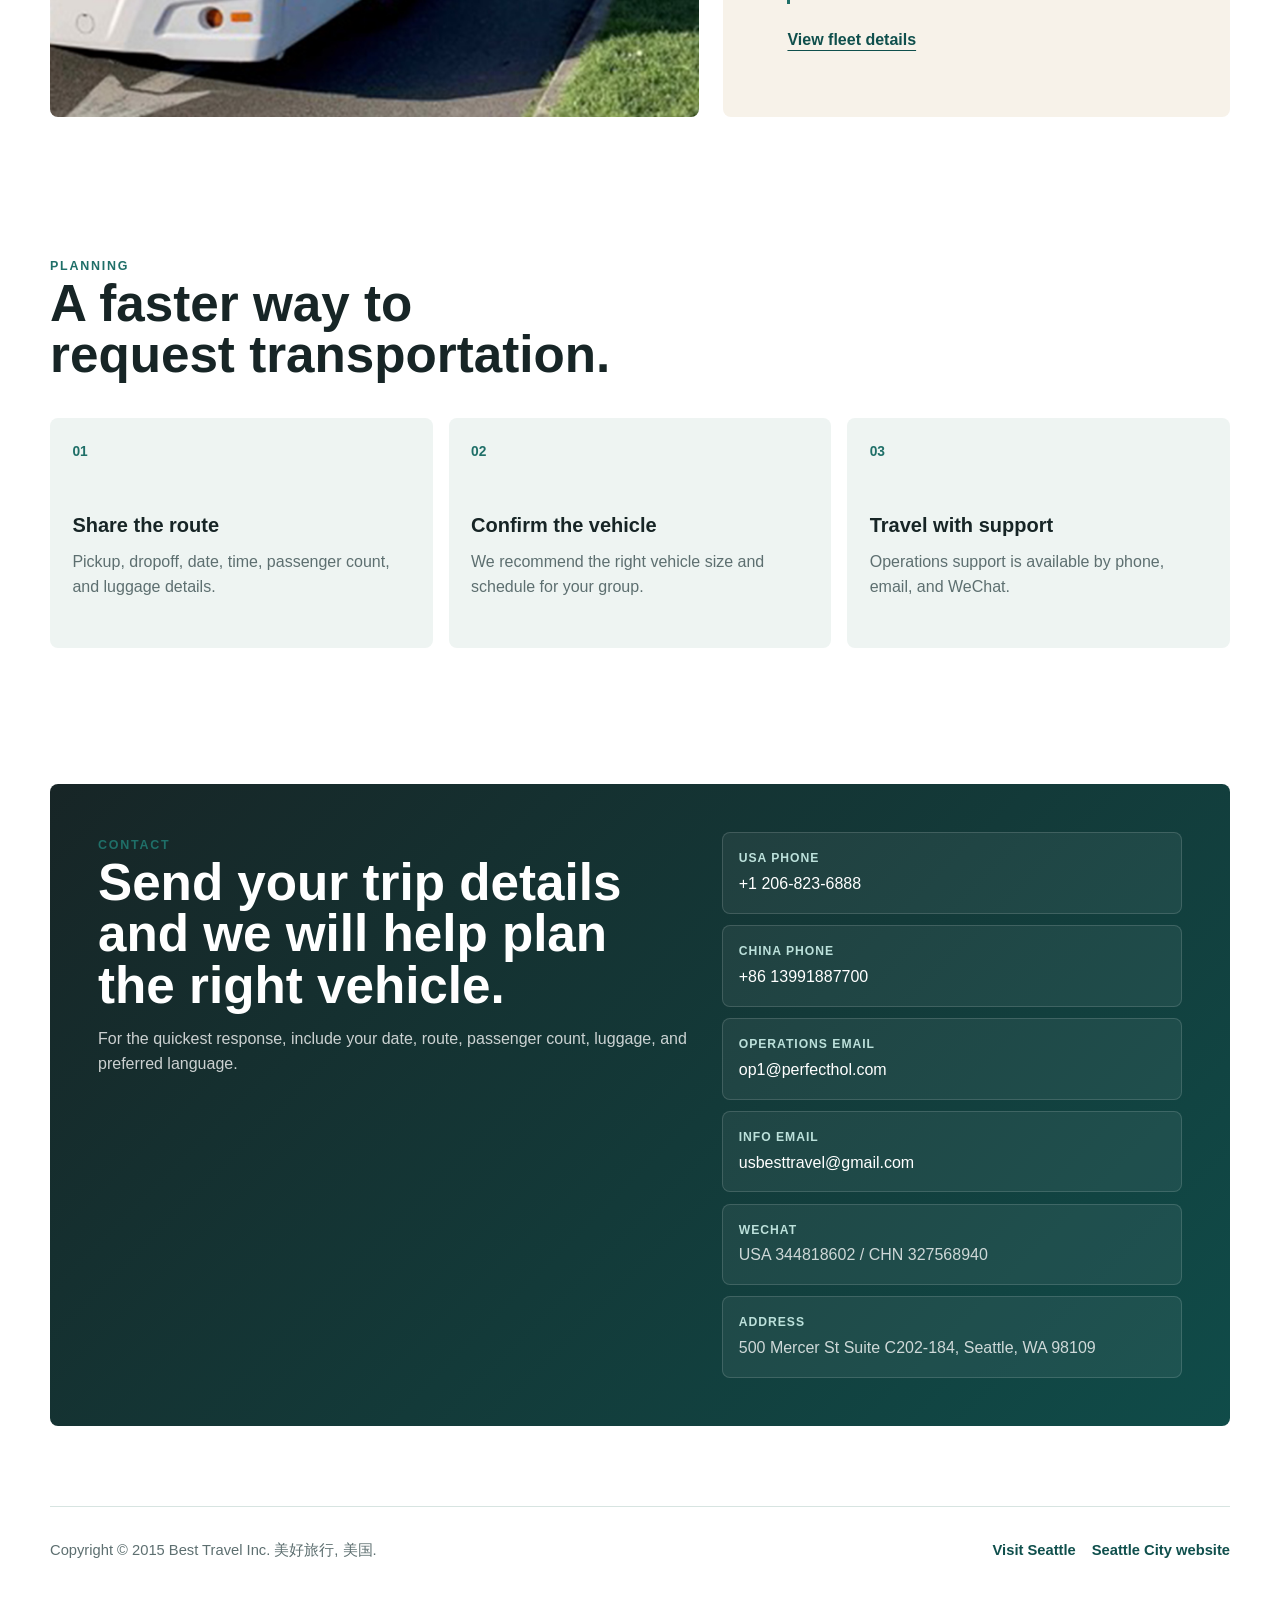
==== commit 747aeb9a: "Use archived original images on homepage" ====
--- a/index.html
+++ b/index.html
@@ -7,7 +7,7 @@
     <meta name="description" content="Best Travel Inc provides charter bus, airport transfer, school trip, cruise shuttle, ski resort, wedding, and bilingual group transportation service in Seattle.">
     <meta property="og:title" content="Best Travel Inc | Seattle charter bus service">
     <meta property="og:description" content="Private group transportation in Seattle with bilingual service, insured vehicles, and 7-56 seat fleet options.">
-    <meta property="og:image" content="assets/images/hero-coach-bus.jpg">
+    <meta property="og:image" content="assets/original/images/index/6.jpg">
     <link rel="stylesheet" href="styles.css">
   </head>
   <body>
@@ -44,8 +44,8 @@
     <main id="main">
       <section class="hero" id="top" aria-labelledby="hero-title">
         <picture>
-          <source media="(max-width: 720px)" srcset="assets/images/hero-coach-bus.jpg">
-          <img src="assets/images/hero-coach-bus.jpg" alt="Large charter coach bus used for private group transportation">
+          <source media="(max-width: 720px)" srcset="assets/original/images/index/6.jpg">
+          <img src="assets/original/images/index/6.jpg" alt="Large charter coach bus used for private group transportation">
         </picture>
         <div class="hero-overlay"></div>
         <div class="hero-content">
@@ -109,7 +109,7 @@
 
         <div class="service-grid">
           <article class="service-card service-card-wide">
-            <img src="assets/images/seattle-waterfront.jpg" alt="Seattle waterfront and downtown skyline at sunset">
+            <img src="assets/original/images/imgs1.jpg" alt="Seattle waterfront and downtown skyline at sunset">
             <div>
               <p>Local tours</p>
               <h3>Seattle sightseeing and custom day trips</h3>
@@ -118,7 +118,7 @@
           </article>
 
           <article class="service-card">
-            <img src="assets/images/airport-terminal.jpg" alt="Airport terminal baggage claim area">
+            <img src="assets/original/images/imgs2.jpg" alt="Airport terminal baggage claim area">
             <div>
               <p>Airport transfer</p>
               <h3>SEA airport pickup for groups and VIP guests</h3>
@@ -127,7 +127,7 @@
           </article>
 
           <article class="service-card">
-            <img src="assets/images/school-bus.jpg" alt="Yellow school bus detail">
+            <img src="assets/original/images/imgs3.jpg" alt="Yellow school bus detail">
             <div>
               <p>School trips</p>
               <h3>School field trips and public organization transportation</h3>
@@ -136,7 +136,7 @@
           </article>
 
           <article class="service-card">
-            <img src="assets/images/ski-resort.jpg" alt="Ski resort with snow covered mountain and gondola">
+            <img src="assets/original/images/imgs4.jpg" alt="Ski resort with snow covered mountain and gondola">
             <div>
               <p>Ski resorts</p>
               <h3>Winter resort transfers for private groups</h3>
@@ -145,7 +145,7 @@
           </article>
 
           <article class="service-card">
-            <img src="assets/images/cruise-shuttle.jpg" alt="Cruise passenger waving toward a docked ship">
+            <img src="assets/original/images/imgs5.jpg" alt="Cruise passenger waving toward a docked ship">
             <div>
               <p>Cruise shuttle</p>
               <h3>Port transfers for cruise passengers and tour groups</h3>
@@ -153,7 +153,8 @@
             </div>
           </article>
 
-          <article class="service-card service-card-muted">
+          <article class="service-card">
+            <img src="assets/original/images/wedding.jpg" alt="Formal wedding transportation vehicle detail">
             <div>
               <p>Private events</p>
               <h3>Weddings, conventions, church groups, and corporate employee shuttles</h3>
@@ -165,7 +166,7 @@
 
       <section class="section fleet-band" id="fleet" aria-labelledby="fleet-title">
         <div class="fleet-media">
-          <img src="assets/images/hero-coach-bus.jpg" alt="Large coach bus for charter transportation">
+          <img src="assets/original/images/index/6.jpg" alt="Large coach bus for charter transportation">
         </div>
         <div class="fleet-copy">
           <span class="section-kicker">Fleet</span>
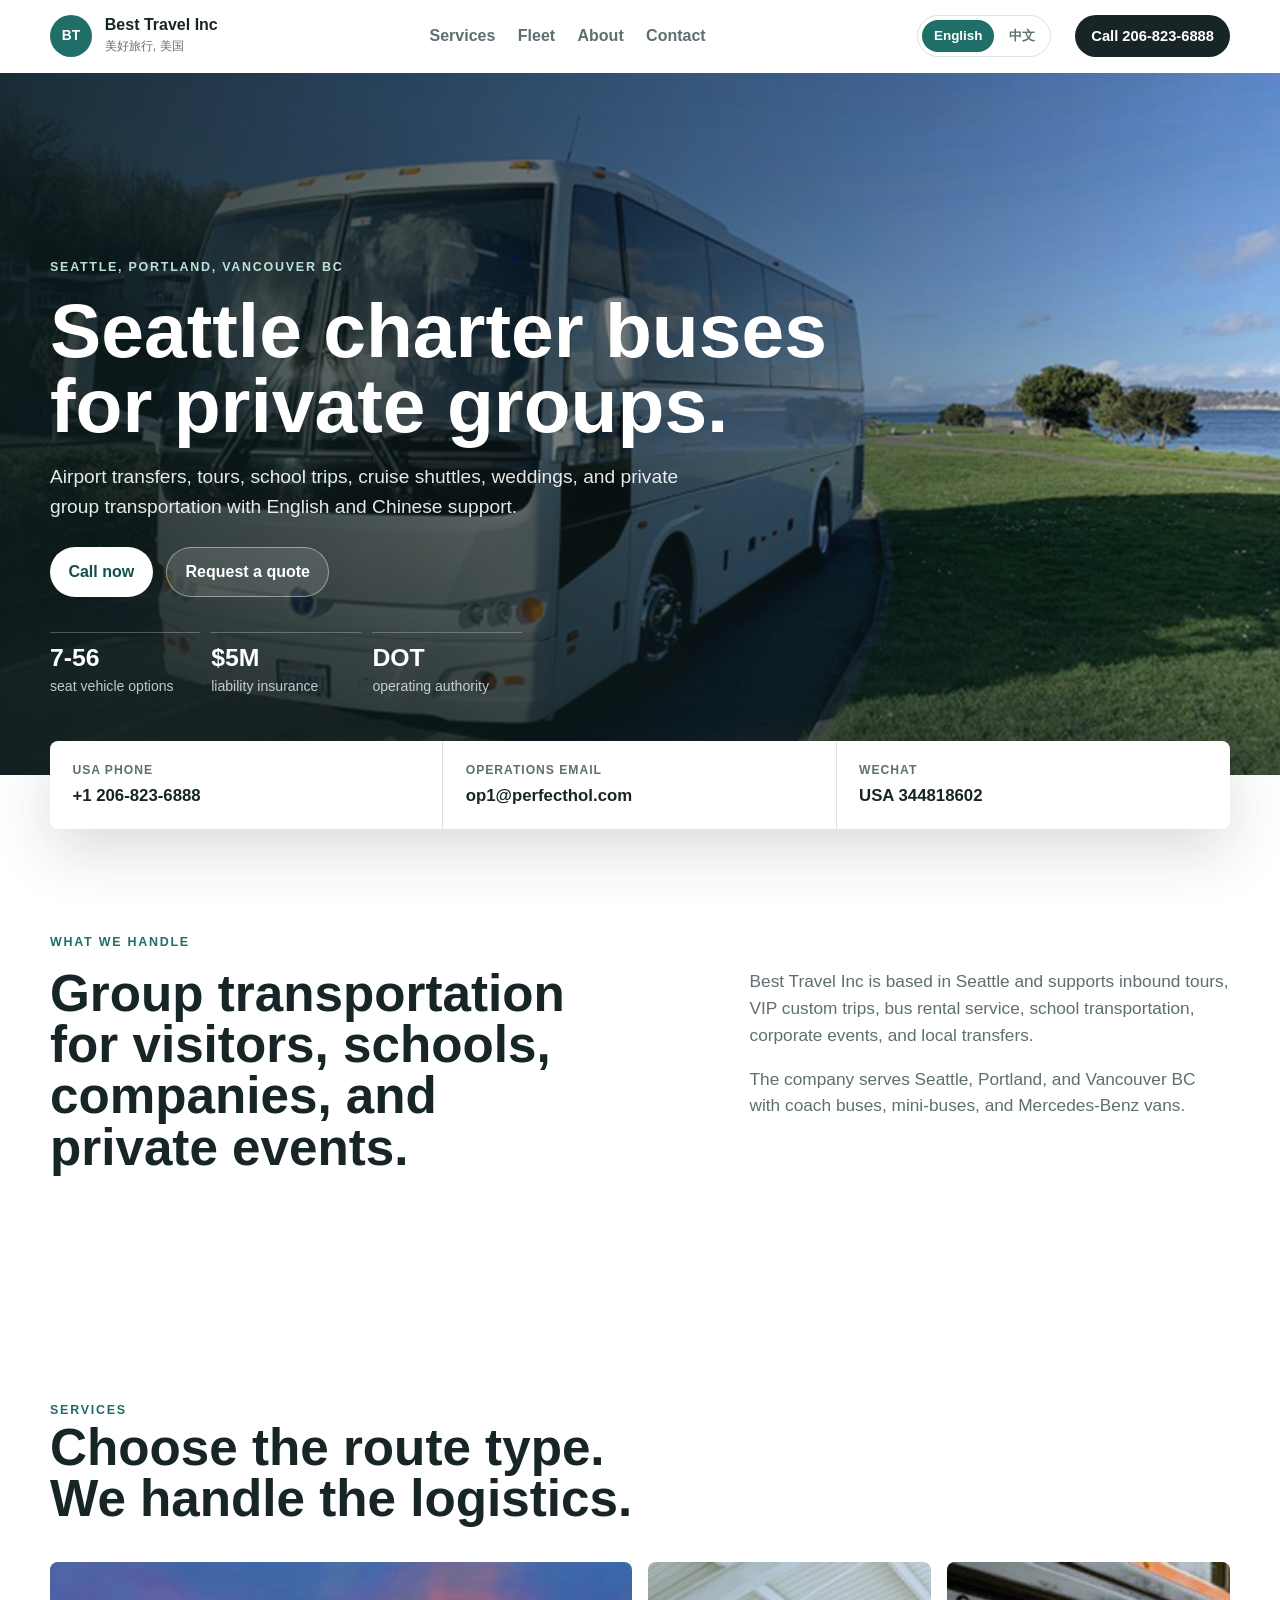
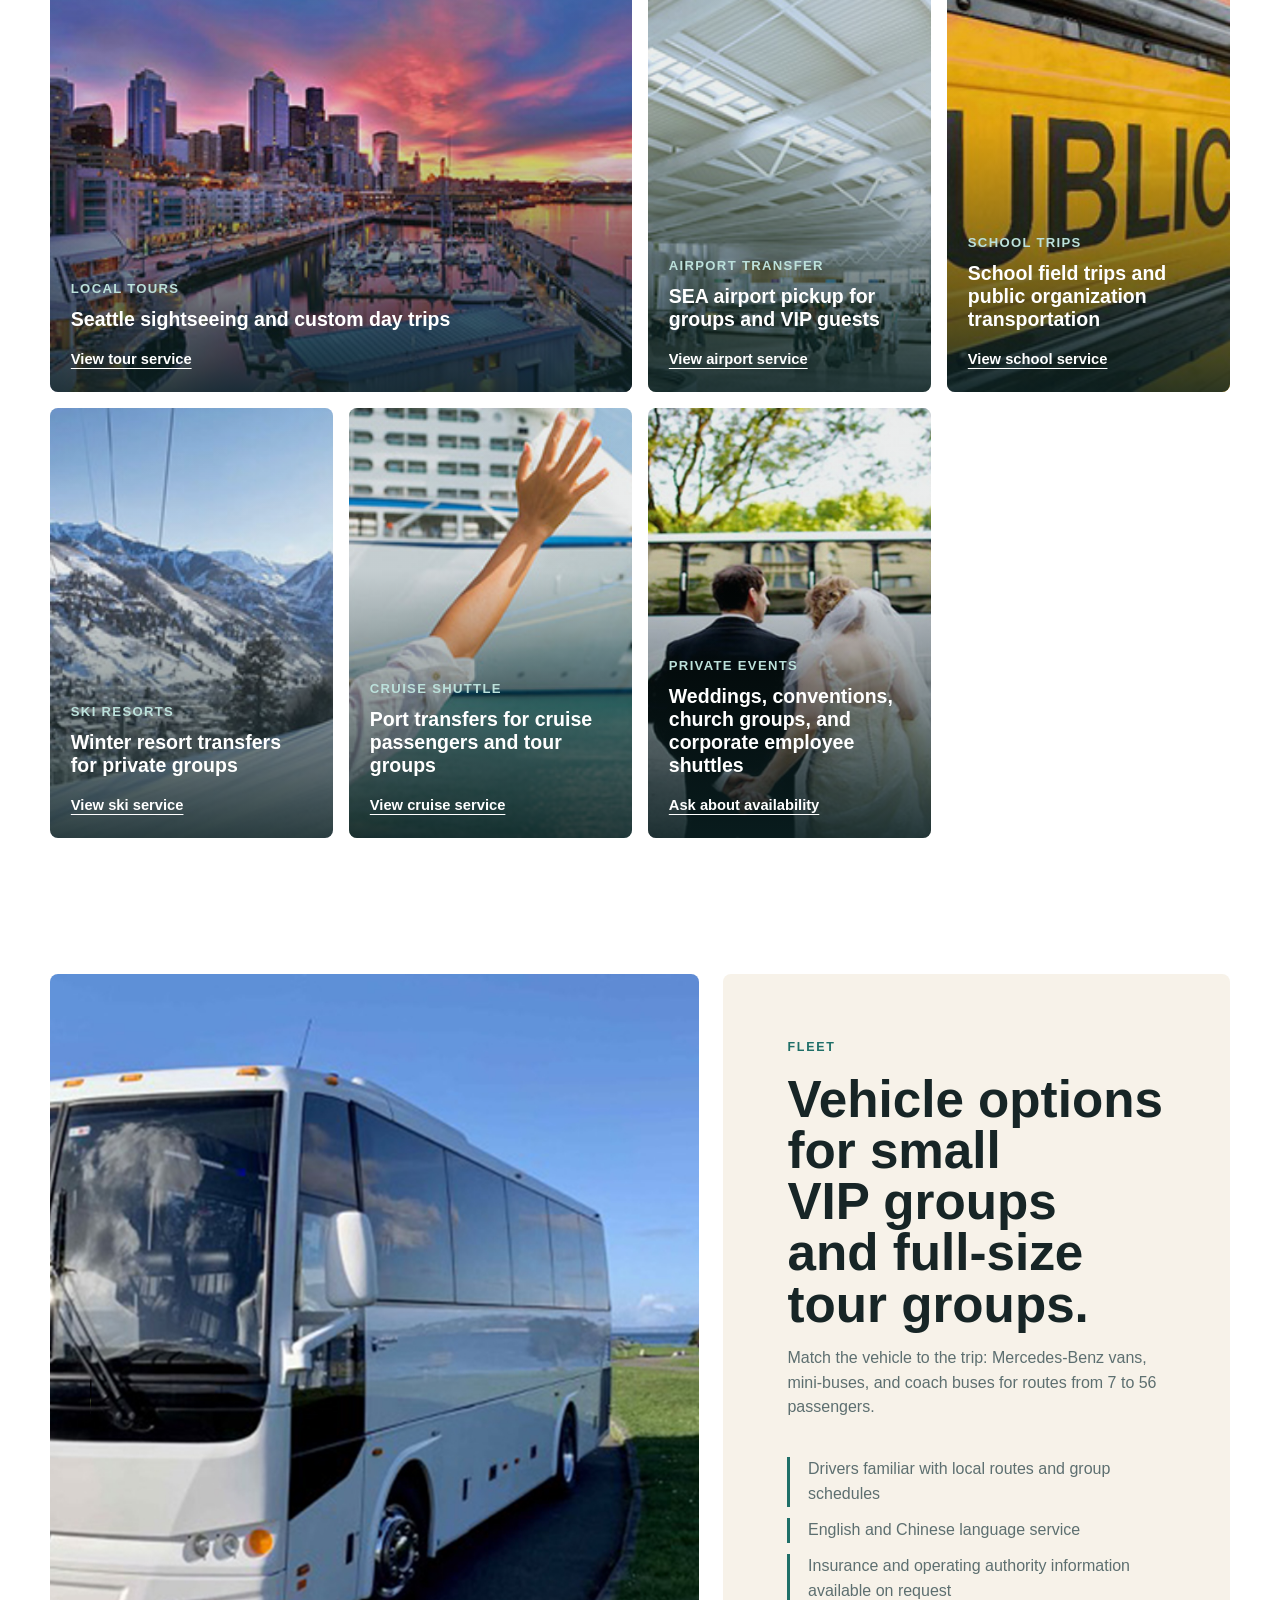
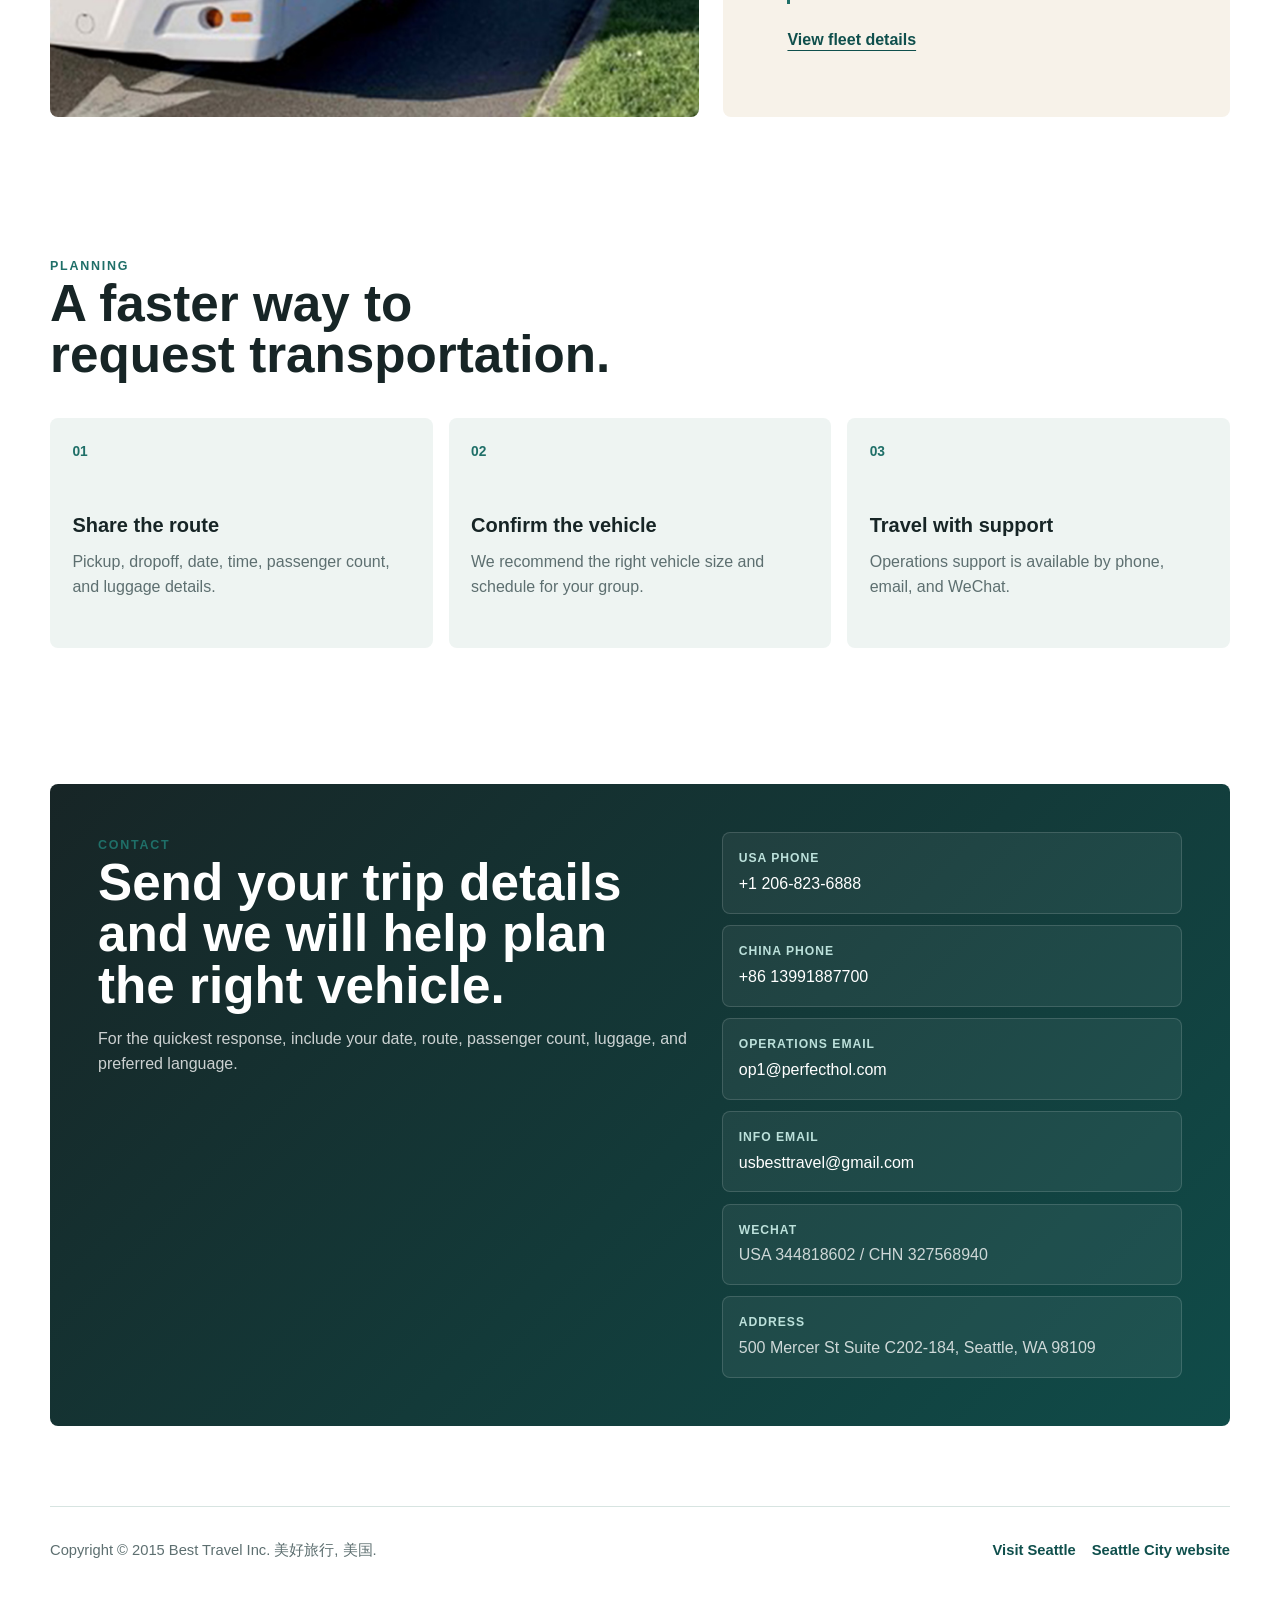
==== commit 3652eccc: "Add Chinese language version" ====
--- a/index.html
+++ b/index.html
@@ -37,6 +37,11 @@
           <a href="#contact">Contact</a>
         </div>
 
+        <div class="language-switch" aria-label="Language switch">
+          <a class="is-active" href="index.html" aria-current="page">English</a>
+          <a href="zh.html">中文</a>
+        </div>
+
         <a class="nav-cta" href="tel:+12068236888">Call 206-823-6888</a>
       </nav>
     </header>
--- a/styles.css
+++ b/styles.css
@@ -84,7 +84,7 @@
   min-height: 72px;
   margin: 0 auto;
   display: grid;
-  grid-template-columns: auto 1fr auto;
+  grid-template-columns: auto 1fr auto auto;
   align-items: center;
   gap: 1.5rem;
 }
@@ -134,6 +134,7 @@
 
 .nav-links a,
 .nav-cta,
+.language-switch a,
 .button,
 .text-link,
 .service-card a,
@@ -160,6 +161,42 @@
   font-weight: 750;
 }
 
+.language-switch {
+  display: inline-flex;
+  align-items: center;
+  gap: 0.2rem;
+  padding: 0.25rem;
+  border: 1px solid var(--line);
+  border-radius: 999px;
+  background: rgb(255 255 255 / 0.72);
+  color: var(--muted);
+  font-size: 0.84rem;
+  font-weight: 750;
+  white-space: nowrap;
+}
+
+.language-switch a {
+  display: inline-flex;
+  align-items: center;
+  justify-content: center;
+  min-height: 32px;
+  padding: 0 0.72rem;
+  border-radius: 999px;
+}
+
+.language-switch a:hover {
+  color: var(--accent-strong);
+}
+
+.language-switch a:active {
+  transform: translateY(1px);
+}
+
+.language-switch .is-active {
+  background: var(--accent);
+  color: white;
+}
+
 .nav-cta:hover,
 .button:hover {
   transform: translateY(-1px);
@@ -653,12 +690,21 @@
 
 @media (max-width: 900px) {
   .nav-shell {
-    grid-template-columns: auto auto;
+    grid-template-columns: auto auto auto;
     justify-content: space-between;
+    gap: 0.75rem;
   }
 
   .menu-toggle {
     display: block;
+    grid-column: 3;
+    grid-row: 1;
+  }
+
+  .language-switch {
+    grid-column: 2;
+    grid-row: 1;
+    justify-self: end;
   }
 
   .nav-links,
@@ -752,6 +798,15 @@
 
   .brand small {
     display: none;
+  }
+
+  .language-switch {
+    font-size: 0.78rem;
+  }
+
+  .language-switch a {
+    min-height: 30px;
+    padding: 0 0.55rem;
   }
 
   .hero-actions {
